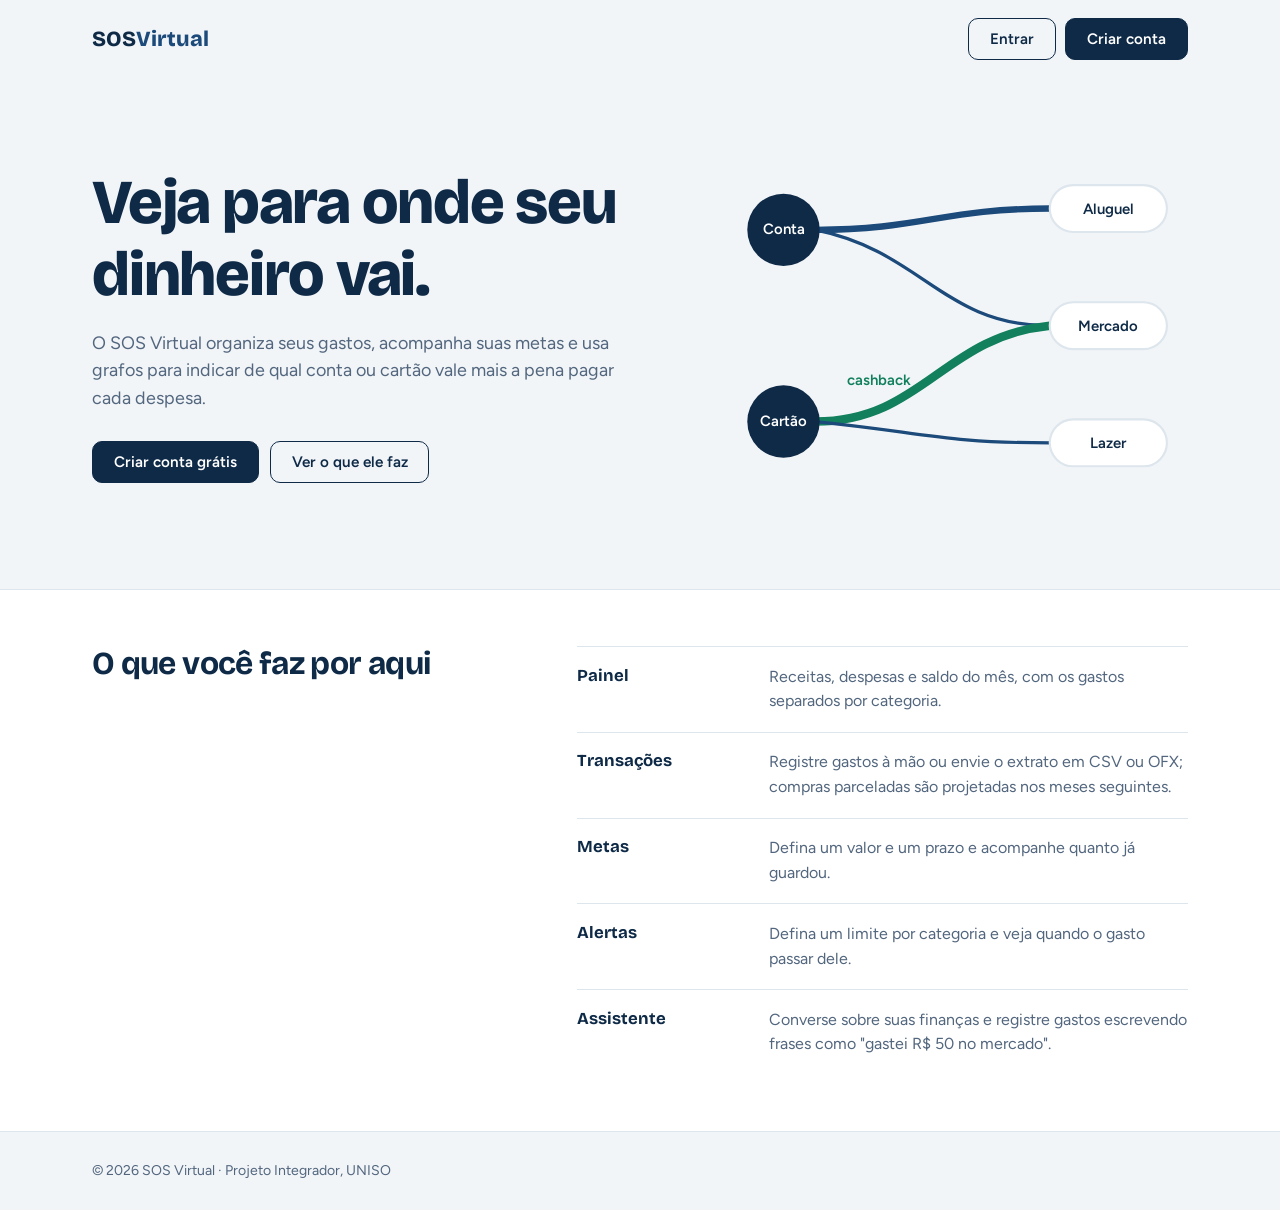
==== sos_virtual_frontend/index.html @ 7659a2b2 "feat: atualiza paginas e adiciona novos arquivos do front-end" ====
<!DOCTYPE html>
<html lang="pt-br">
<head>
<meta charset="UTF-8">
<meta name="viewport" content="width=device-width, initial-scale=1">
<title>SOS Virtual — o caminho do seu dinheiro</title>
<link rel="preconnect" href="https://fonts.googleapis.com">
<link href="https://fonts.googleapis.com/css2?family=Bricolage+Grotesque:wght@600;800&family=Figtree:wght@400;500;600&display=swap" rel="stylesheet">
<link rel="stylesheet" href="css/estilo.css">
<style>
.topo{display:flex;justify-content:space-between;align-items:center;padding:1.1rem 2rem;max-width:1160px;margin:0 auto}
.topo .logo{color:var(--brand);margin:0}.topo .logo i{color:var(--brand2)}
.topo nav{display:flex;gap:.6rem}
.hero{display:grid;grid-template-columns:1.05fr 1fr;gap:3rem;align-items:center;max-width:1160px;margin:0 auto;padding:3.5rem 2rem 4.5rem}
.hero h1{font-size:clamp(2.4rem,5vw,3.9rem);font-weight:800;margin-bottom:1.1rem}
.hero p{color:var(--ink2);font-size:1.12rem;max-width:34rem;margin-bottom:1.8rem}
.hero .acoes{display:flex;gap:.7rem;flex-wrap:wrap}
.hero svg{width:100%;height:auto}
.recursos{background:var(--surface);border-block:1px solid var(--line)}
.recursos div.in{max-width:1160px;margin:0 auto;padding:3.5rem 2rem;display:grid;grid-template-columns:1fr 1.4fr;gap:3rem}
.recursos h2{font-size:2rem}
.recursos dl div{display:grid;grid-template-columns:11rem 1fr;gap:1rem;padding:1.1rem 0;border-top:1px solid var(--line)}
.recursos dt{font:700 1.05rem var(--fh)}
.recursos dd{color:var(--ink2)}
footer{max-width:1160px;margin:0 auto;padding:1.75rem 2rem;color:var(--ink2);font-size:.88rem}
@media(max-width:820px){.hero,.recursos div.in{grid-template-columns:1fr}.recursos dl div{grid-template-columns:1fr;gap:.2rem}.topo{padding:1rem}}
</style>
</head>
<body>
<header class="topo">
  <a class="logo" href="index.html">SOS<i>Virtual</i></a>
  <nav><a class="btn sec" href="login.html">Entrar</a><a class="btn" href="cadastro.html">Criar conta</a></nav>
</header>

<main>
<section class="hero">
  <div>
    <h1>Veja para onde seu dinheiro vai.</h1>
    <p>O SOS Virtual organiza seus gastos, acompanha suas metas e usa grafos para indicar de qual conta ou cartão vale mais a pena pagar cada despesa.</p>
    <div class="acoes"><a class="btn" href="cadastro.html">Criar conta grátis</a><a class="btn sec" href="#recursos">Ver o que ele faz</a></div>
  </div>
  <!-- o mesmo desenho que o painel vai mostrar: contas → despesas -->
  <svg viewBox="0 0 480 360" role="img" aria-label="Rede ligando contas e cartões às despesas do mês">
    <g stroke="#1C4A7A" fill="none" stroke-linecap="round">
      <path d="M130 90 C230 90 250 70 350 70" stroke-width="6"/>
      <path d="M130 90 C230 110 250 180 350 180" stroke-width="3"/>
      <path d="M130 270 C230 270 250 190 350 180" stroke-width="8" stroke="#12805C"/>
      <path d="M130 270 C230 280 250 290 350 290" stroke-width="3"/>
    </g>
    <g font-family="Figtree,sans-serif" font-size="14" font-weight="600">
      <g fill="#0E2A47"><circle cx="100" cy="90" r="34"/><circle cx="100" cy="270" r="34"/></g>
      <g fill="#fff" text-anchor="middle"><text x="100" y="94">Conta</text><text x="100" y="274">Cartão</text></g>
      <g fill="#fff" stroke="#DDE5ED" stroke-width="2"><rect x="350" y="48" width="110" height="44" rx="22"/><rect x="350" y="158" width="110" height="44" rx="22"/><rect x="350" y="268" width="110" height="44" rx="22"/></g>
      <g fill="#0E2A47" text-anchor="middle"><text x="405" y="75">Aluguel</text><text x="405" y="185">Mercado</text><text x="405" y="295">Lazer</text></g>
      <g fill="#12805C" text-anchor="middle"><text x="190" y="236">cashback</text></g>
    </g>
  </svg>
</section>

<section class="recursos" id="recursos">
  <div class="in">
    <h2>O que você faz por aqui</h2>
    <dl>
      <div><dt>Painel</dt><dd>Receitas, despesas e saldo do mês, com os gastos separados por categoria.</dd></div>
      <div><dt>Transações</dt><dd>Registre gastos à mão ou envie o extrato em CSV ou OFX; compras parceladas são projetadas nos meses seguintes.</dd></div>
      <div><dt>Metas</dt><dd>Defina um valor e um prazo e acompanhe quanto já guardou.</dd></div>
      <div><dt>Alertas</dt><dd>Defina um limite por categoria e veja quando o gasto passar dele.</dd></div>
      <div><dt>Assistente</dt><dd>Converse sobre suas finanças e registre gastos escrevendo frases como "gastei R$ 50 no mercado".</dd></div>
    </dl>
  </div>
</section>
</main>

<footer>© 2026 SOS Virtual · Projeto Integrador, UNISO</footer>
</body>
</html>
---- sos_virtual_frontend/css/estilo.css ----
/* SOS Virtual — design system compartilhado. Cada página só precisa de <link rel="stylesheet" href="css/estilo.css"> */
:root{
  --bg:#F2F5F8; --surface:#fff; --ink:#0E2A47; --ink2:#52667E; --line:#DDE5ED;
  --brand:#0E2A47; --brand2:#1C4A7A; --pos:#12805C; --neg:#D2415A; --gold:#E8A317;
  --r:10px; --fh:'Bricolage Grotesque',system-ui,sans-serif; --fb:'Figtree',system-ui,sans-serif;
}
*,*::before,*::after{box-sizing:border-box;margin:0;padding:0}
body{background:var(--bg);color:var(--ink);font:400 16px/1.55 var(--fb)}
h1,h2,h3{font-family:var(--fh);letter-spacing:-.02em;line-height:1.15}
a{color:var(--brand2)}
:focus-visible{outline:3px solid var(--gold);outline-offset:2px}

/* botões e formulários */
.btn{display:inline-block;padding:.7rem 1.3rem;border-radius:var(--r);border:1.5px solid var(--brand);background:var(--brand);color:#fff;font:600 .95rem var(--fb);text-decoration:none;cursor:pointer}
.btn:hover{background:var(--brand2);border-color:var(--brand2)}
.btn.sec{background:transparent;color:var(--brand)}
.btn.sec:hover{background:var(--brand);color:#fff}
.campo{margin-bottom:1rem}
.campo label{display:block;font-weight:600;font-size:.9rem;margin-bottom:.35rem}
.campo input,.campo select{width:100%;padding:.7rem .9rem;border:1.5px solid var(--line);border-radius:var(--r);background:#fff;font:inherit;color:var(--ink)}
.campo input:focus,.campo select:focus{border-color:var(--brand2);outline:none;box-shadow:0 0 0 3px rgba(28,74,122,.15)}
.aviso{padding:.75rem 1rem;border-radius:var(--r);font-size:.9rem;margin-bottom:1rem;background:#FFF6E0;border:1px solid #F1D48A}
.aviso.erro{background:#FDECEF;border-color:#F2B8C2;color:#8F1F35}

/* estrutura do app (páginas logadas) */
.app{display:grid;grid-template-columns:248px 1fr;min-height:100vh}
.side{background:var(--brand);color:#fff;padding:1.75rem 1.1rem;position:sticky;top:0;height:100vh;display:flex;flex-direction:column;gap:.25rem}
.logo{font:800 1.35rem var(--fh);color:#fff;text-decoration:none;margin:0 .6rem 1.75rem}
.logo i{font-style:normal;color:var(--gold)}
.side a.nav{display:flex;gap:.7rem;align-items:center;padding:.65rem .75rem;border-radius:var(--r);color:#B9C8DA;text-decoration:none;font-weight:500}
.side a.nav:hover{background:rgba(255,255,255,.08);color:#fff}
.side a.nav.ativo{background:#fff;color:var(--brand);font-weight:700}
.side .rodape{margin-top:auto;border-top:1px solid rgba(255,255,255,.15);padding-top:1rem;font-size:.9rem}
.side .rodape b{display:block;color:#fff}
.side .rodape button{margin-top:.6rem;background:none;border:0;color:#B9C8DA;font:inherit;cursor:pointer;padding:0;text-decoration:underline}
.conteudo{padding:2.25rem;max-width:1100px;width:100%}
.conteudo>header{margin-bottom:1.75rem}
.conteudo>header p{color:var(--ink2)}

/* componentes */
.grid{display:grid;gap:1rem;grid-template-columns:repeat(auto-fit,minmax(210px,1fr));margin-bottom:1.5rem}
.painel{background:var(--surface);border:1px solid var(--line);border-radius:var(--r);padding:1.4rem;margin-bottom:1.5rem}
.painel h2{font-size:1.15rem;margin-bottom:1rem}
.num{font:700 1.9rem var(--fh);letter-spacing:-.03em}
.rot{color:var(--ink2);font-size:.88rem}
.pos{color:var(--pos)}.neg{color:var(--neg)}
.duas{display:grid;gap:1.5rem;grid-template-columns:1fr 1fr}
table{width:100%;border-collapse:collapse;font-size:.92rem}
th{text-align:left;color:var(--ink2);font-weight:600;padding:.4rem .5rem;border-bottom:1px solid var(--line)}
td{padding:.7rem .5rem;border-bottom:1px solid var(--line)}
tr:last-child td{border-bottom:0}
.barra{height:8px;background:var(--line);border-radius:9px;overflow:hidden;margin:.3rem 0 1rem}
.barra i{display:block;height:100%;background:var(--brand2);border-radius:9px}
.barra.meta i{background:var(--pos)}
.linha{display:flex;justify-content:space-between;gap:1rem;font-size:.92rem}
#grafo{height:240px;border:1.5px dashed var(--line);border-radius:var(--r);display:grid;place-items:center;color:var(--ink2);text-align:center;padding:1rem}

@media(max-width:820px){
  .app{grid-template-columns:1fr}
  .side{position:static;height:auto;flex-direction:row;flex-wrap:wrap;align-items:center;padding:.75rem}
  .logo{margin:0 auto 0 .4rem}.side .rodape{display:none}
  .conteudo{padding:1.25rem}.duas{grid-template-columns:1fr}
}
@media(prefers-reduced-motion:reduce){*{transition:none!important;animation:none!important}}

/* ===== extras (formulários, chat, abas no celular) ===== */
.form-grid{display:grid;gap:0 1rem;grid-template-columns:repeat(auto-fit,minmax(200px,1fr));align-items:end}
.form-grid .campo.larga{grid-column:1/-1}
.btn.peq{padding:.4rem .85rem;font-size:.85rem}
.btn.perigo{background:transparent;color:var(--neg);border-color:var(--neg)}
.btn.perigo:hover{background:var(--neg);color:#fff}
.cartoes{display:grid;gap:1rem;grid-template-columns:repeat(auto-fill,minmax(290px,1fr))}
.cartoes .painel{margin:0}
.cartoes h3{font-size:1.05rem}
.acoes-linha{display:flex;gap:.5rem;margin-top:.5rem}
.acoes-linha input{flex:1;min-width:0;padding:.4rem .7rem;border:1.5px solid var(--line);border-radius:var(--r);font:inherit}
.barra.perigo i{background:var(--neg)}
.filtro{display:flex;justify-content:space-between;align-items:center;gap:1rem;flex-wrap:wrap;margin-bottom:1rem}
.filtro h2{margin:0}.filtro input{padding:.5rem .7rem;border:1.5px solid var(--line);border-radius:var(--r);font:inherit}
.vazio{color:var(--ink2);padding:1.5rem 0;text-align:center}
.caixa{width:100%;max-width:440px;margin:0 auto}
.caixa .logo{display:block;color:var(--brand);margin:0 0 1.5rem}.caixa .logo i{color:var(--brand2)}
.caixa form{background:var(--surface);border:1px solid var(--line);border-radius:var(--r);padding:2rem}
.caixa .btn{width:100%}.caixa .sub{color:var(--ink2);margin-bottom:1.5rem}
.caixa .troca{text-align:center;margin-top:1.1rem;color:var(--ink2);font-size:.92rem}
.forca{height:4px;background:var(--line);border-radius:4px;margin-top:.4rem;overflow:hidden}.forca i{display:block;height:100%;width:0;background:var(--neg);transition:width .2s,background .2s}
.chat{display:flex;flex-direction:column;height:calc(100vh - 11rem);min-height:380px;padding:0;overflow:hidden}
.msgs{flex:1;overflow-y:auto;padding:1.25rem;display:flex;flex-direction:column;gap:.7rem}
.msg{max-width:78%;padding:.7rem 1rem;border-radius:14px;white-space:pre-wrap;overflow-wrap:anywhere}
.msg.ia{background:var(--bg);border-bottom-left-radius:4px}
.msg.eu{background:var(--brand);color:#fff;align-self:flex-end;border-bottom-right-radius:4px}
.sugestoes{display:flex;flex-wrap:wrap;gap:.5rem;padding:0 1.25rem .75rem}
.sugestoes button{background:#fff;border:1.5px solid var(--line);border-radius:99px;padding:.35rem .9rem;font:inherit;font-size:.88rem;cursor:pointer;color:var(--ink)}
.sugestoes button:hover{border-color:var(--brand2)}
.entrada{display:flex;gap:.6rem;padding:1rem;border-top:1px solid var(--line)}
.entrada textarea{flex:1;resize:none;padding:.65rem .9rem;border:1.5px solid var(--line);border-radius:var(--r);font:inherit}
@media(max-width:820px){
  .side{position:fixed;top:auto;bottom:0;left:0;right:0;z-index:20;flex-direction:row;flex-wrap:nowrap;justify-content:space-around;padding:.35rem;gap:0;border-top:1px solid rgba(255,255,255,.15)}
  .side .logo{display:none}
  .side a.nav{flex:1;justify-content:center;text-align:center;font-size:.74rem;padding:.65rem .2rem}
  .conteudo{padding-bottom:5.5rem}
  .chat{height:calc(100vh - 14rem)}.msg{max-width:90%}
}
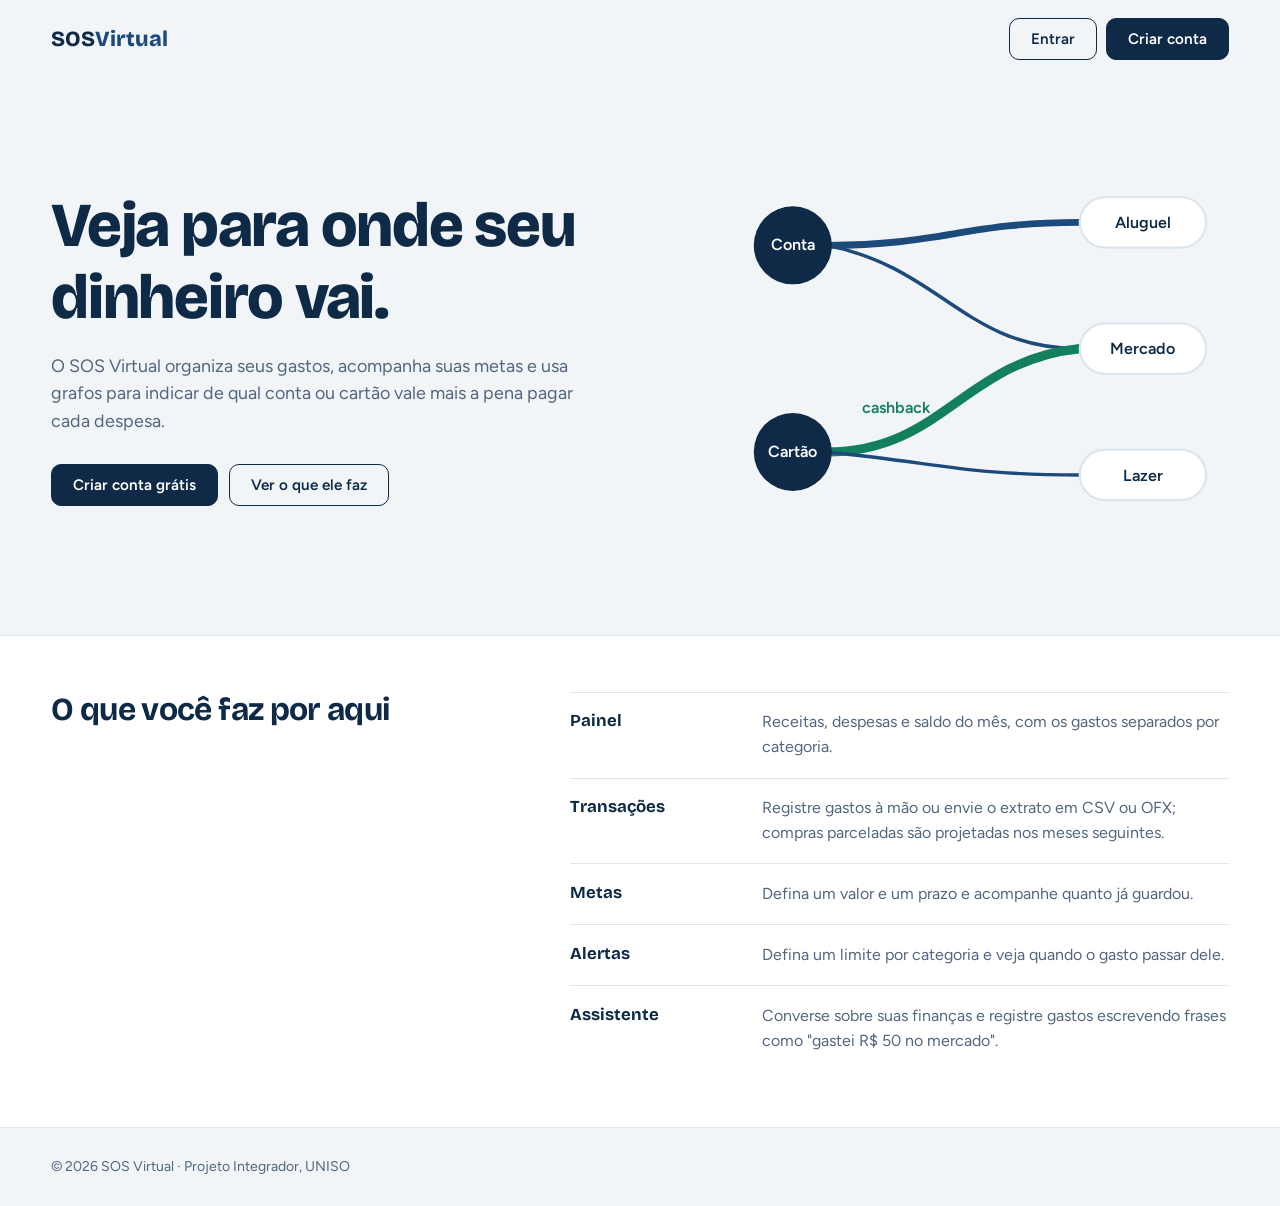
==== commit abbbbc00: "Ajusta largura máxima para aproveitar telas largas" ====
--- a/sos_virtual_frontend/index.html
+++ b/sos_virtual_frontend/index.html
@@ -8,21 +8,21 @@
 <link href="https://fonts.googleapis.com/css2?family=Bricolage+Grotesque:wght@600;800&family=Figtree:wght@400;500;600&display=swap" rel="stylesheet">
 <link rel="stylesheet" href="css/estilo.css">
 <style>
-.topo{display:flex;justify-content:space-between;align-items:center;padding:1.1rem 2rem;max-width:1160px;margin:0 auto}
+.topo{display:flex;justify-content:space-between;align-items:center;padding:1.1rem clamp(1.25rem,4vw,4rem);max-width:1680px;margin:0 auto}
 .topo .logo{color:var(--brand);margin:0}.topo .logo i{color:var(--brand2)}
 .topo nav{display:flex;gap:.6rem}
-.hero{display:grid;grid-template-columns:1.05fr 1fr;gap:3rem;align-items:center;max-width:1160px;margin:0 auto;padding:3.5rem 2rem 4.5rem}
+.hero{display:grid;grid-template-columns:1.05fr 1fr;gap:3rem;align-items:center;max-width:1680px;margin:0 auto;padding:4rem clamp(1.25rem,4vw,4rem) 5rem}
 .hero h1{font-size:clamp(2.4rem,5vw,3.9rem);font-weight:800;margin-bottom:1.1rem}
 .hero p{color:var(--ink2);font-size:1.12rem;max-width:34rem;margin-bottom:1.8rem}
 .hero .acoes{display:flex;gap:.7rem;flex-wrap:wrap}
 .hero svg{width:100%;height:auto}
 .recursos{background:var(--surface);border-block:1px solid var(--line)}
-.recursos div.in{max-width:1160px;margin:0 auto;padding:3.5rem 2rem;display:grid;grid-template-columns:1fr 1.4fr;gap:3rem}
+.recursos div.in{max-width:1680px;margin:0 auto;padding:3.5rem clamp(1.25rem,4vw,4rem);display:grid;grid-template-columns:1fr 1.4fr;gap:3rem}
 .recursos h2{font-size:2rem}
 .recursos dl div{display:grid;grid-template-columns:11rem 1fr;gap:1rem;padding:1.1rem 0;border-top:1px solid var(--line)}
 .recursos dt{font:700 1.05rem var(--fh)}
 .recursos dd{color:var(--ink2)}
-footer{max-width:1160px;margin:0 auto;padding:1.75rem 2rem;color:var(--ink2);font-size:.88rem}
+footer{max-width:1680px;margin:0 auto;padding:1.75rem clamp(1.25rem,4vw,4rem);color:var(--ink2);font-size:.88rem}
 @media(max-width:820px){.hero,.recursos div.in{grid-template-columns:1fr}.recursos dl div{grid-template-columns:1fr;gap:.2rem}.topo{padding:1rem}}
 </style>
 </head>
--- a/sos_virtual_frontend/css/estilo.css
+++ b/sos_virtual_frontend/css/estilo.css
@@ -33,7 +33,7 @@
 .side .rodape{margin-top:auto;border-top:1px solid rgba(255,255,255,.15);padding-top:1rem;font-size:.9rem}
 .side .rodape b{display:block;color:#fff}
 .side .rodape button{margin-top:.6rem;background:none;border:0;color:#B9C8DA;font:inherit;cursor:pointer;padding:0;text-decoration:underline}
-.conteudo{padding:2.25rem;max-width:1100px;width:100%}
+.conteudo{padding:2.25rem clamp(1.25rem,3vw,3rem);max-width:1700px;width:100%}
 .conteudo>header{margin-bottom:1.75rem}
 .conteudo>header p{color:var(--ink2)}
 
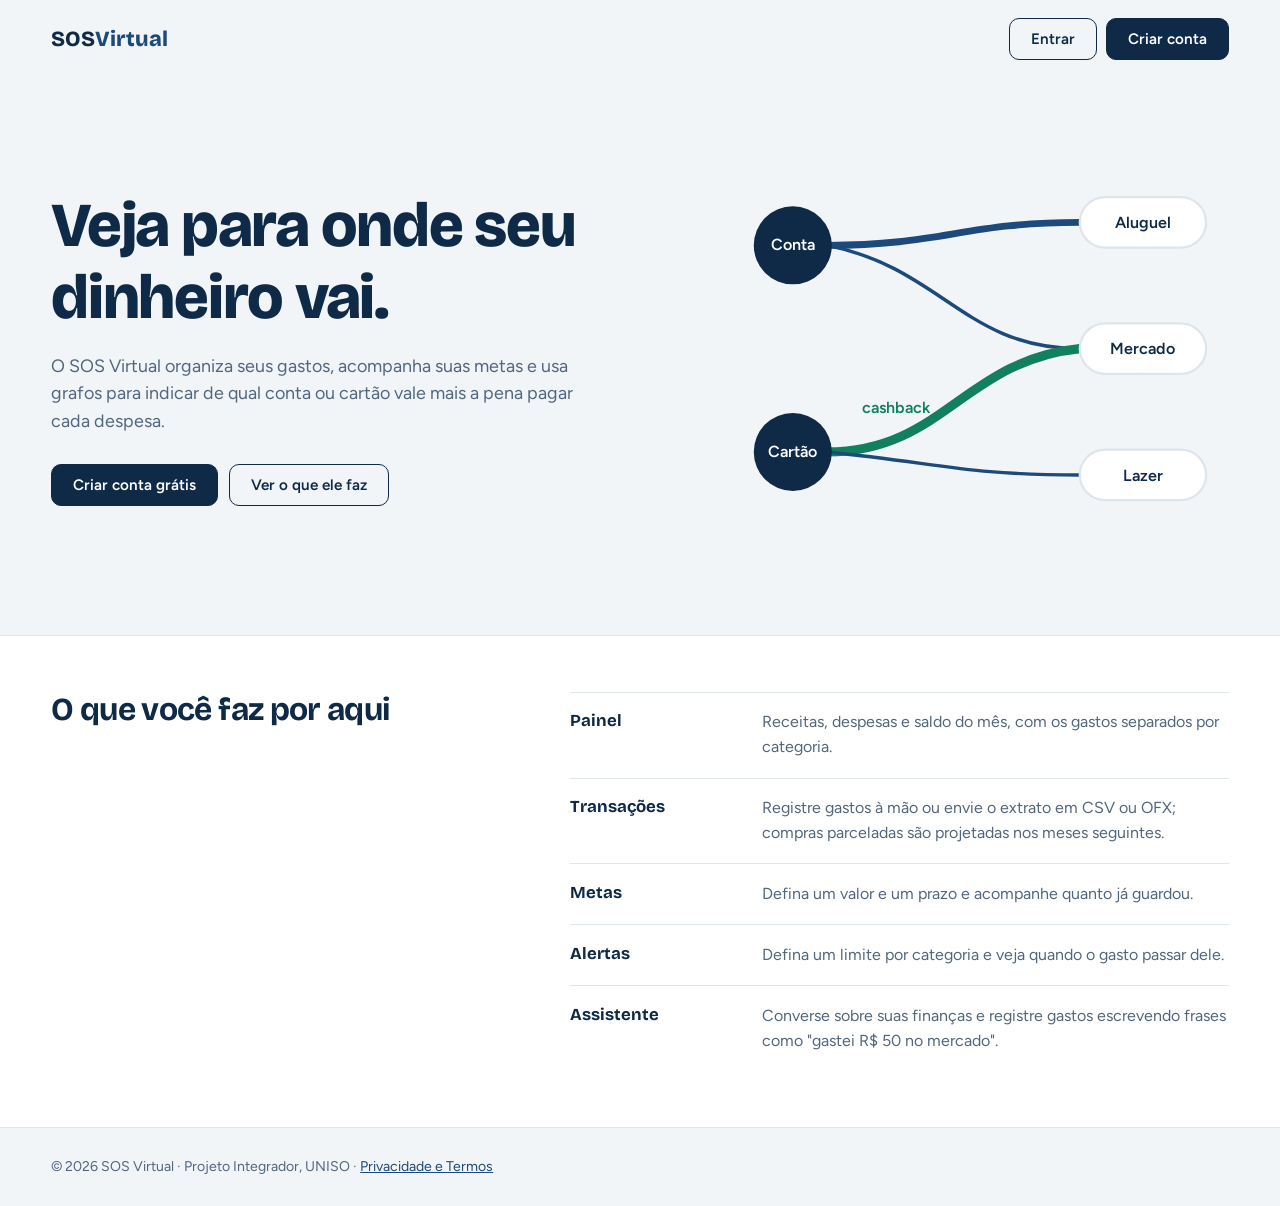
==== commit ec0fafe4: "feat(front): privacidade, preconnect, favicon, login/cadastro mais robustos" ====
--- a/sos_virtual_frontend/index.html
+++ b/sos_virtual_frontend/index.html
@@ -3,8 +3,11 @@
 <head>
 <meta charset="UTF-8">
 <meta name="viewport" content="width=device-width, initial-scale=1">
+<meta name="description" content="SOS Virtual: controle gastos, metas e alertas e veja o caminho do seu dinheiro em um grafo.">
+<link rel="icon" href="data:image/svg+xml,%3Csvg xmlns='http://www.w3.org/2000/svg' viewBox='0 0 32 32'%3E%3Crect width='32' height='32' rx='8' fill='%230E2A47'/%3E%3Ctext x='16' y='22' font-size='18' font-family='sans-serif' font-weight='700' text-anchor='middle' fill='%23fff'%3ES%3C/text%3E%3C/svg%3E">
 <title>SOS Virtual — o caminho do seu dinheiro</title>
 <link rel="preconnect" href="https://fonts.googleapis.com">
+<link rel="preconnect" href="https://fonts.gstatic.com" crossorigin>
 <link href="https://fonts.googleapis.com/css2?family=Bricolage+Grotesque:wght@600;800&family=Figtree:wght@400;500;600&display=swap" rel="stylesheet">
 <link rel="stylesheet" href="css/estilo.css">
 <style>
@@ -71,6 +74,6 @@
 </section>
 </main>
 
-<footer>© 2026 SOS Virtual · Projeto Integrador, UNISO</footer>
+<footer>© 2026 SOS Virtual · Projeto Integrador, UNISO · <a href="privacidade.html">Privacidade e Termos</a></footer>
 </body>
 </html>
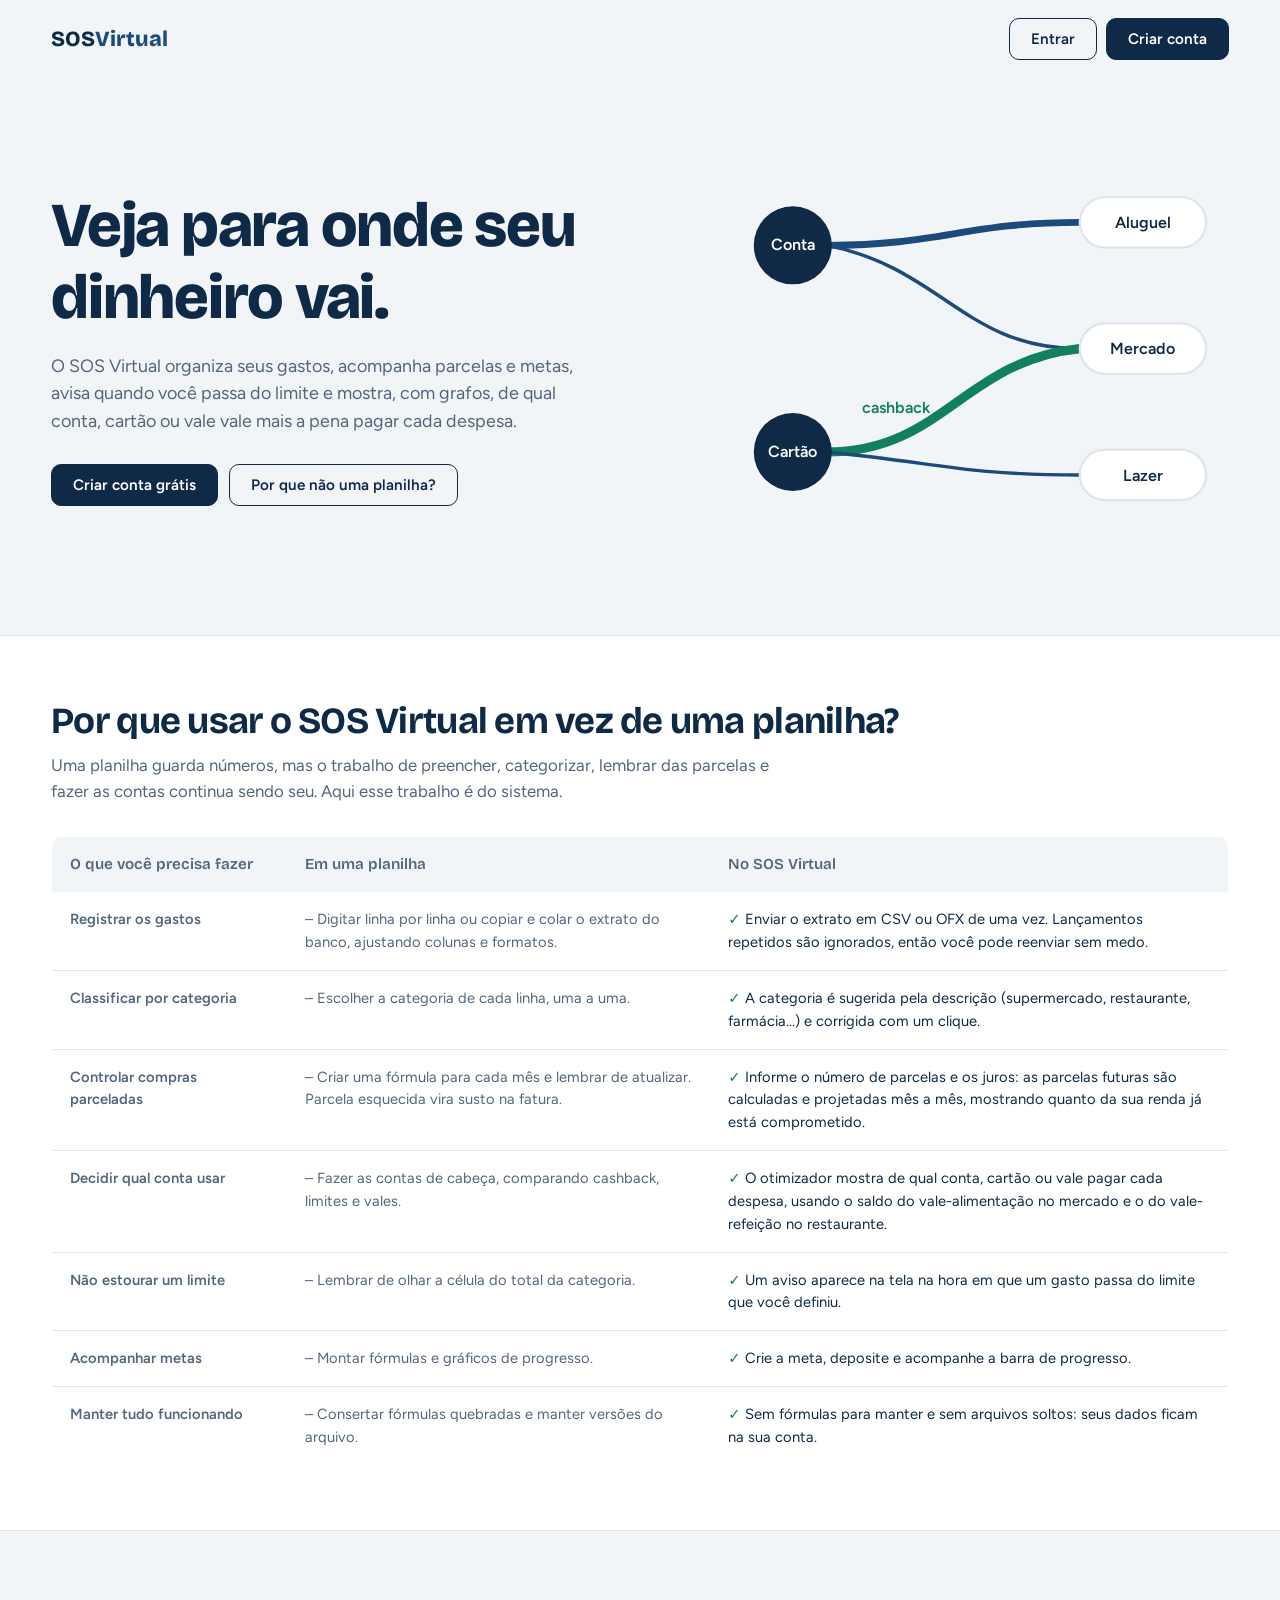
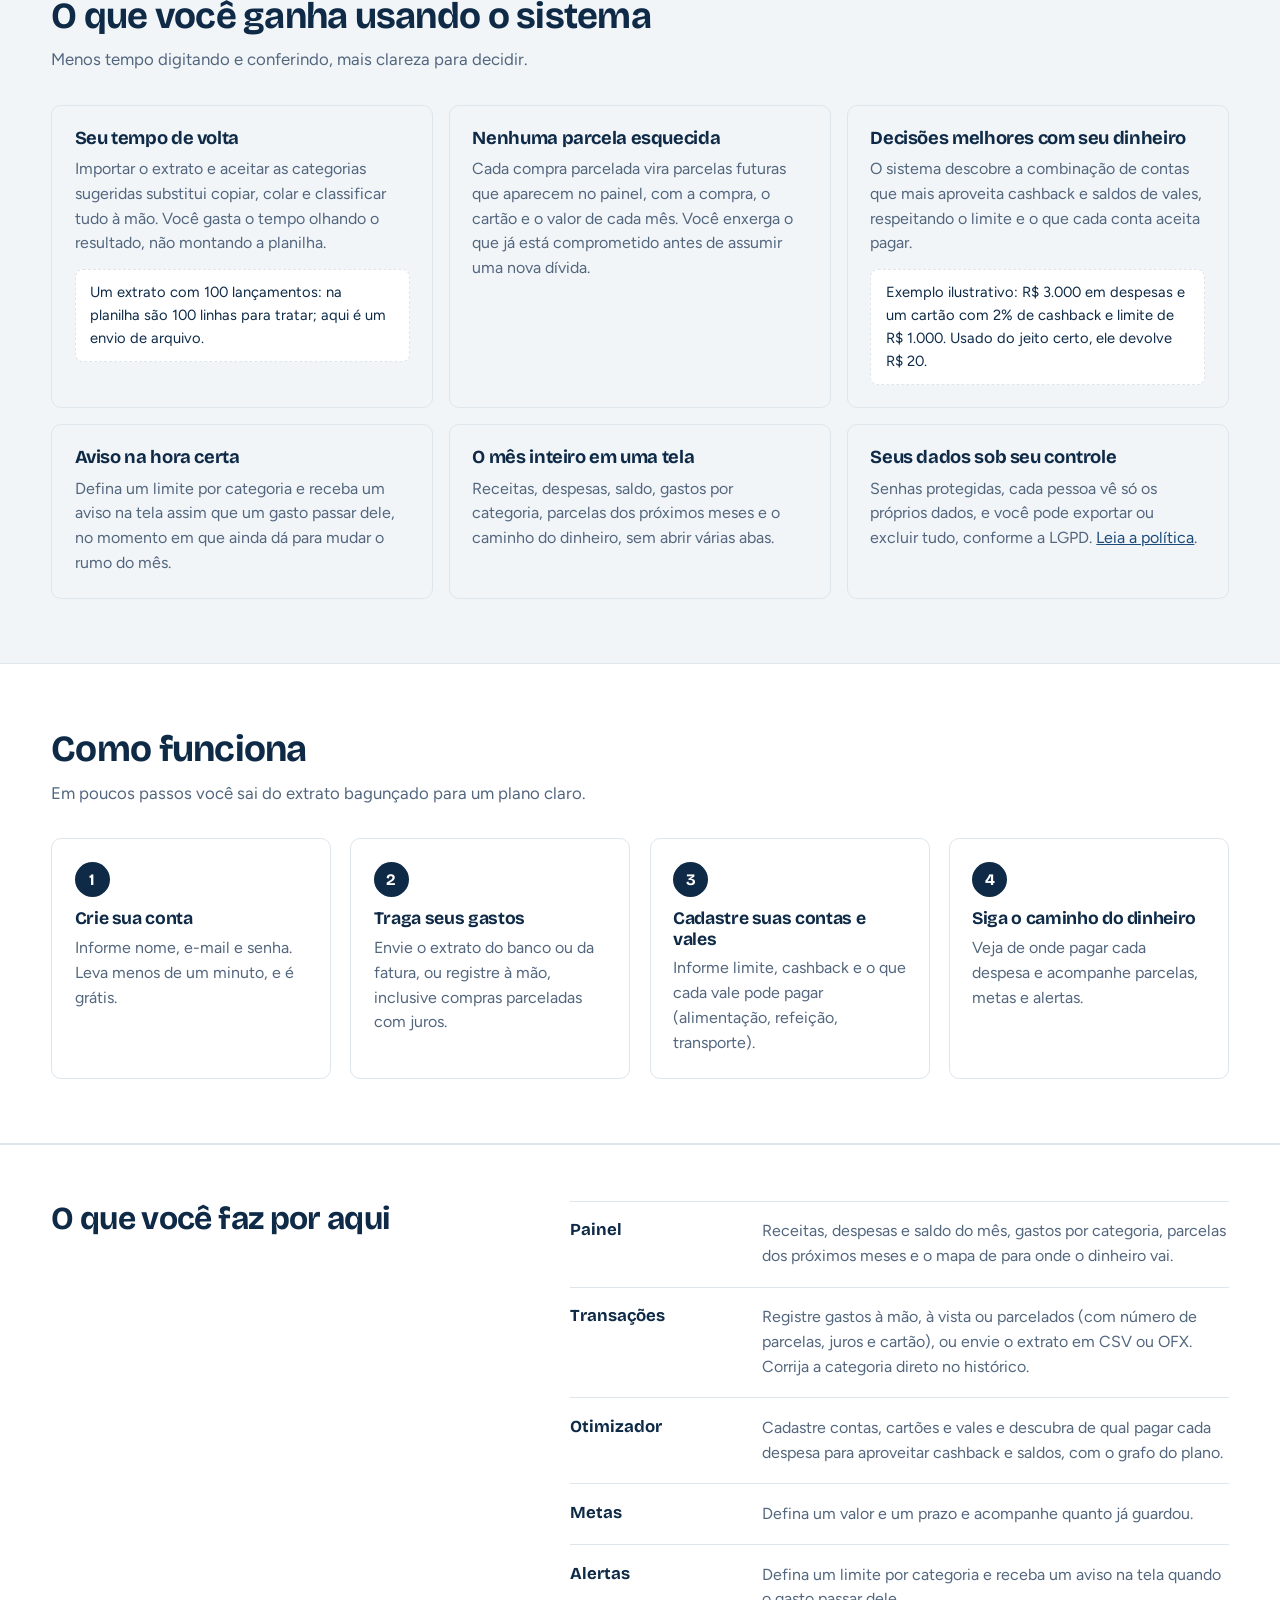
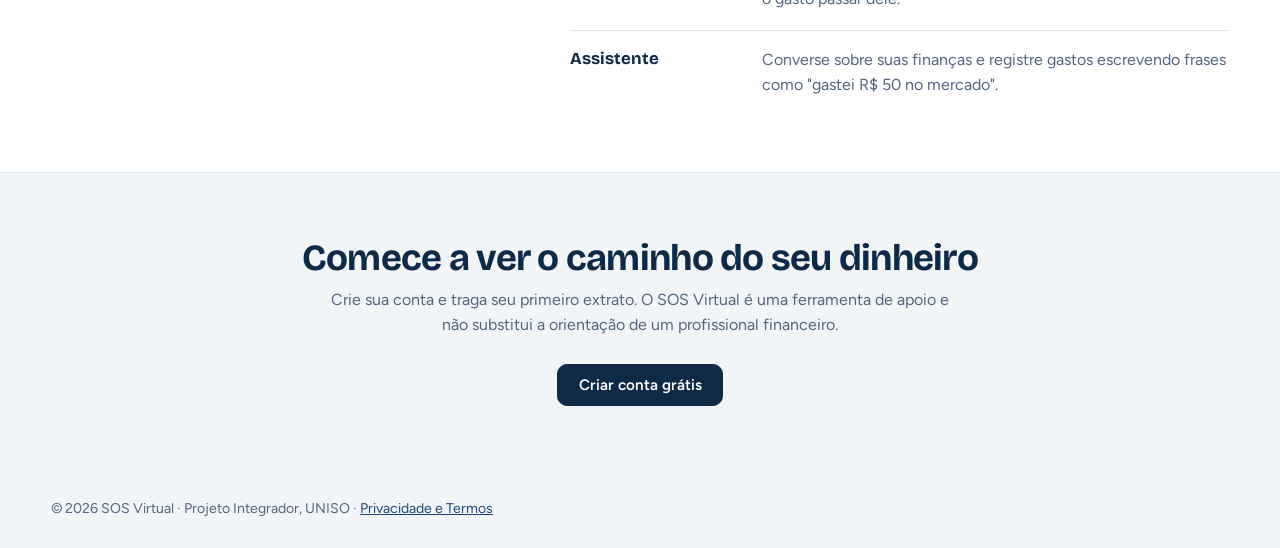
==== commit 8f25e592: "Parcelas manuais com juros, detalhe no painel, pop-up de alertas, categoria Restaurante e página ini" ====
--- a/sos_virtual_frontend/index.html
+++ b/sos_virtual_frontend/index.html
@@ -3,7 +3,7 @@
 <head>
 <meta charset="UTF-8">
 <meta name="viewport" content="width=device-width, initial-scale=1">
-<meta name="description" content="SOS Virtual: controle gastos, metas e alertas e veja o caminho do seu dinheiro em um grafo.">
+<meta name="description" content="SOS Virtual: controle gastos, parcelas, metas e alertas e veja de qual conta ou vale pagar cada despesa, em vez de manter uma planilha.">
 <link rel="icon" href="data:image/svg+xml,%3Csvg xmlns='http://www.w3.org/2000/svg' viewBox='0 0 32 32'%3E%3Crect width='32' height='32' rx='8' fill='%230E2A47'/%3E%3Ctext x='16' y='22' font-size='18' font-family='sans-serif' font-weight='700' text-anchor='middle' fill='%23fff'%3ES%3C/text%3E%3C/svg%3E">
 <title>SOS Virtual — o caminho do seu dinheiro</title>
 <link rel="preconnect" href="https://fonts.googleapis.com">
@@ -19,14 +19,51 @@
 .hero p{color:var(--ink2);font-size:1.12rem;max-width:34rem;margin-bottom:1.8rem}
 .hero .acoes{display:flex;gap:.7rem;flex-wrap:wrap}
 .hero svg{width:100%;height:auto}
+.faixa{max-width:1680px;margin:0 auto;padding:4rem clamp(1.25rem,4vw,4rem)}
+.faixa>h2{font-size:clamp(1.7rem,3vw,2.3rem);margin-bottom:.6rem}
+.faixa>.intro{color:var(--ink2);max-width:46rem;margin-bottom:2rem;font-size:1.05rem}
+.fundo{background:var(--surface);border-block:1px solid var(--line)}
+.so-leitor{position:absolute;width:1px;height:1px;overflow:hidden;clip:rect(0 0 0 0);white-space:nowrap}
+.comparativo{width:100%;border-collapse:collapse;background:var(--surface);border:1px solid var(--line);border-radius:var(--r);overflow:hidden}
+.comparativo th,.comparativo td{padding:1rem 1.1rem;vertical-align:top;text-align:left;border-bottom:1px solid var(--line)}
+.comparativo thead th{background:var(--bg);font-family:var(--fh);font-size:.95rem}
+.comparativo th[scope=row]{font-weight:600;width:20%}
+.comparativo td:nth-child(2){color:var(--ink2);width:36%}
+.comparativo td:nth-child(3){width:44%}
+.comparativo tr:last-child>*{border-bottom:0}
+.rot-mobile{display:none}
+.comparativo .sim::before{content:"✓ ";color:var(--pos);font-weight:700}
+.comparativo .nao::before{content:"– ";color:var(--ink2)}
+.ganhos{display:grid;gap:1rem;grid-template-columns:repeat(auto-fit,minmax(300px,1fr))}
+.ganho{background:var(--bg);border:1px solid var(--line);border-radius:var(--r);padding:1.4rem}
+.ganho h3{font-size:1.15rem;margin-bottom:.5rem}
+.ganho p{color:var(--ink2)}
+.ganho .exemplo{margin-top:.8rem;padding:.7rem .9rem;border-radius:8px;background:#fff;border:1px dashed var(--line);font-size:.92rem;color:var(--ink)}
+.passos{display:grid;gap:1.2rem;grid-template-columns:repeat(auto-fit,minmax(240px,1fr));counter-reset:passo;list-style:none}
+.passos li{counter-increment:passo;background:var(--surface);border:1px solid var(--line);border-radius:var(--r);padding:1.4rem}
+.passos li::before{content:counter(passo);display:grid;place-items:center;width:2.2rem;height:2.2rem;margin-bottom:.8rem;border-radius:50%;background:var(--brand);color:#fff;font:700 1rem var(--fh)}
+.passos h3{font-size:1.1rem;margin-bottom:.4rem}.passos p{color:var(--ink2)}
 .recursos{background:var(--surface);border-block:1px solid var(--line)}
 .recursos div.in{max-width:1680px;margin:0 auto;padding:3.5rem clamp(1.25rem,4vw,4rem);display:grid;grid-template-columns:1fr 1.4fr;gap:3rem}
 .recursos h2{font-size:2rem}
 .recursos dl div{display:grid;grid-template-columns:11rem 1fr;gap:1rem;padding:1.1rem 0;border-top:1px solid var(--line)}
 .recursos dt{font:700 1.05rem var(--fh)}
 .recursos dd{color:var(--ink2)}
+.final{max-width:1680px;margin:0 auto;padding:4rem clamp(1.25rem,4vw,4rem);text-align:center}
+.final h2{font-size:clamp(1.7rem,3vw,2.3rem);margin-bottom:.6rem}
+.final p{color:var(--ink2);max-width:40rem;margin:0 auto 1.6rem}
+.nota{max-width:1680px;margin:0 auto;padding:0 clamp(1.25rem,4vw,4rem) 1rem;color:var(--ink2);font-size:.85rem}
 footer{max-width:1680px;margin:0 auto;padding:1.75rem clamp(1.25rem,4vw,4rem);color:var(--ink2);font-size:.88rem}
-@media(max-width:820px){.hero,.recursos div.in{grid-template-columns:1fr}.recursos dl div{grid-template-columns:1fr;gap:.2rem}.topo{padding:1rem}}
+@media(max-width:820px){
+  .hero,.recursos div.in{grid-template-columns:1fr}.recursos dl div{grid-template-columns:1fr;gap:.2rem}.topo{padding:1rem}
+  .comparativo thead{display:none}
+  .comparativo,.comparativo tbody,.comparativo tr,.comparativo th,.comparativo td{display:block;width:auto!important}
+  .comparativo tr{padding:.9rem 0;border-bottom:1px solid var(--line)}.comparativo tr:last-child{border-bottom:0}
+  .comparativo th,.comparativo td{border:0;padding:.25rem 1.1rem}
+  .comparativo .sim::before,.comparativo .nao::before{content:none}
+  .rot-mobile{display:block;margin-bottom:.1rem;font-size:.72rem;font-weight:700;letter-spacing:.04em;text-transform:uppercase;color:var(--ink2)}
+  .sim .rot-mobile{color:var(--pos)}
+}
 </style>
 </head>
 <body>
@@ -39,10 +76,10 @@
 <section class="hero">
   <div>
     <h1>Veja para onde seu dinheiro vai.</h1>
-    <p>O SOS Virtual organiza seus gastos, acompanha suas metas e usa grafos para indicar de qual conta ou cartão vale mais a pena pagar cada despesa.</p>
-    <div class="acoes"><a class="btn" href="cadastro.html">Criar conta grátis</a><a class="btn sec" href="#recursos">Ver o que ele faz</a></div>
+    <p>O SOS Virtual organiza seus gastos, acompanha parcelas e metas, avisa quando você passa do limite e mostra, com grafos, de qual conta, cartão ou vale vale mais a pena pagar cada despesa.</p>
+    <div class="acoes"><a class="btn" href="cadastro.html">Criar conta grátis</a><a class="btn sec" href="#vantagens">Por que não uma planilha?</a></div>
   </div>
-  <!-- o mesmo desenho que o painel vai mostrar: contas → despesas -->
+  <!-- o mesmo desenho que o painel mostra: contas → despesas -->
   <svg viewBox="0 0 480 360" role="img" aria-label="Rede ligando contas e cartões às despesas do mês">
     <g stroke="#1C4A7A" fill="none" stroke-linecap="round">
       <path d="M130 90 C230 90 250 70 350 70" stroke-width="6"/>
@@ -60,17 +97,72 @@
   </svg>
 </section>
 
+<section class="fundo" id="vantagens" aria-labelledby="t-vantagens">
+  <div class="faixa">
+    <h2 id="t-vantagens">Por que usar o SOS Virtual em vez de uma planilha?</h2>
+    <p class="intro">Uma planilha guarda números, mas o trabalho de preencher, categorizar, lembrar das parcelas e fazer as contas continua sendo seu. Aqui esse trabalho é do sistema.</p>
+    <table class="comparativo">
+      <caption class="so-leitor">Comparação entre controlar as finanças em uma planilha e no SOS Virtual</caption>
+      <thead><tr><th scope="col">O que você precisa fazer</th><th scope="col">Em uma planilha</th><th scope="col">No SOS Virtual</th></tr></thead>
+      <tbody>
+        <tr><th scope="row">Registrar os gastos</th><td class="nao"><span class="rot-mobile">Em uma planilha</span>Digitar linha por linha ou copiar e colar o extrato do banco, ajustando colunas e formatos.</td><td class="sim"><span class="rot-mobile">No SOS Virtual</span>Enviar o extrato em CSV ou OFX de uma vez. Lançamentos repetidos são ignorados, então você pode reenviar sem medo.</td></tr>
+        <tr><th scope="row">Classificar por categoria</th><td class="nao"><span class="rot-mobile">Em uma planilha</span>Escolher a categoria de cada linha, uma a uma.</td><td class="sim"><span class="rot-mobile">No SOS Virtual</span>A categoria é sugerida pela descrição (supermercado, restaurante, farmácia…) e corrigida com um clique.</td></tr>
+        <tr><th scope="row">Controlar compras parceladas</th><td class="nao"><span class="rot-mobile">Em uma planilha</span>Criar uma fórmula para cada mês e lembrar de atualizar. Parcela esquecida vira susto na fatura.</td><td class="sim"><span class="rot-mobile">No SOS Virtual</span>Informe o número de parcelas e os juros: as parcelas futuras são calculadas e projetadas mês a mês, mostrando quanto da sua renda já está comprometido.</td></tr>
+        <tr><th scope="row">Decidir qual conta usar</th><td class="nao"><span class="rot-mobile">Em uma planilha</span>Fazer as contas de cabeça, comparando cashback, limites e vales.</td><td class="sim"><span class="rot-mobile">No SOS Virtual</span>O otimizador mostra de qual conta, cartão ou vale pagar cada despesa, usando o saldo do vale-alimentação no mercado e o do vale-refeição no restaurante.</td></tr>
+        <tr><th scope="row">Não estourar um limite</th><td class="nao"><span class="rot-mobile">Em uma planilha</span>Lembrar de olhar a célula do total da categoria.</td><td class="sim"><span class="rot-mobile">No SOS Virtual</span>Um aviso aparece na tela na hora em que um gasto passa do limite que você definiu.</td></tr>
+        <tr><th scope="row">Acompanhar metas</th><td class="nao"><span class="rot-mobile">Em uma planilha</span>Montar fórmulas e gráficos de progresso.</td><td class="sim"><span class="rot-mobile">No SOS Virtual</span>Crie a meta, deposite e acompanhe a barra de progresso.</td></tr>
+        <tr><th scope="row">Manter tudo funcionando</th><td class="nao"><span class="rot-mobile">Em uma planilha</span>Consertar fórmulas quebradas e manter versões do arquivo.</td><td class="sim"><span class="rot-mobile">No SOS Virtual</span>Sem fórmulas para manter e sem arquivos soltos: seus dados ficam na sua conta.</td></tr>
+      </tbody>
+    </table>
+  </div>
+</section>
+
+<section class="faixa" aria-labelledby="t-ganhos">
+  <h2 id="t-ganhos">O que você ganha usando o sistema</h2>
+  <p class="intro">Menos tempo digitando e conferindo, mais clareza para decidir.</p>
+  <div class="ganhos">
+    <article class="ganho"><h3>Seu tempo de volta</h3><p>Importar o extrato e aceitar as categorias sugeridas substitui copiar, colar e classificar tudo à mão. Você gasta o tempo olhando o resultado, não montando a planilha.</p>
+      <div class="exemplo">Um extrato com 100 lançamentos: na planilha são 100 linhas para tratar; aqui é um envio de arquivo.</div></article>
+    <article class="ganho"><h3>Nenhuma parcela esquecida</h3><p>Cada compra parcelada vira parcelas futuras que aparecem no painel, com a compra, o cartão e o valor de cada mês. Você enxerga o que já está comprometido antes de assumir uma nova dívida.</p></article>
+    <article class="ganho"><h3>Decisões melhores com seu dinheiro</h3><p>O sistema descobre a combinação de contas que mais aproveita cashback e saldos de vales, respeitando o limite e o que cada conta aceita pagar.</p>
+      <div class="exemplo">Exemplo ilustrativo: R$ 3.000 em despesas e um cartão com 2% de cashback e limite de R$ 1.000. Usado do jeito certo, ele devolve R$ 20.</div></article>
+    <article class="ganho"><h3>Aviso na hora certa</h3><p>Defina um limite por categoria e receba um aviso na tela assim que um gasto passar dele, no momento em que ainda dá para mudar o rumo do mês.</p></article>
+    <article class="ganho"><h3>O mês inteiro em uma tela</h3><p>Receitas, despesas, saldo, gastos por categoria, parcelas dos próximos meses e o caminho do dinheiro, sem abrir várias abas.</p></article>
+    <article class="ganho"><h3>Seus dados sob seu controle</h3><p>Senhas protegidas, cada pessoa vê só os próprios dados, e você pode exportar ou excluir tudo, conforme a LGPD. <a href="privacidade.html">Leia a política</a>.</p></article>
+  </div>
+</section>
+
+<section class="fundo" aria-labelledby="t-como">
+  <div class="faixa">
+    <h2 id="t-como">Como funciona</h2>
+    <p class="intro">Em poucos passos você sai do extrato bagunçado para um plano claro.</p>
+    <ol class="passos">
+      <li><h3>Crie sua conta</h3><p>Informe nome, e-mail e senha. Leva menos de um minuto, e é grátis.</p></li>
+      <li><h3>Traga seus gastos</h3><p>Envie o extrato do banco ou da fatura, ou registre à mão, inclusive compras parceladas com juros.</p></li>
+      <li><h3>Cadastre suas contas e vales</h3><p>Informe limite, cashback e o que cada vale pode pagar (alimentação, refeição, transporte).</p></li>
+      <li><h3>Siga o caminho do dinheiro</h3><p>Veja de onde pagar cada despesa e acompanhe parcelas, metas e alertas.</p></li>
+    </ol>
+  </div>
+</section>
+
 <section class="recursos" id="recursos">
   <div class="in">
     <h2>O que você faz por aqui</h2>
     <dl>
-      <div><dt>Painel</dt><dd>Receitas, despesas e saldo do mês, com os gastos separados por categoria.</dd></div>
-      <div><dt>Transações</dt><dd>Registre gastos à mão ou envie o extrato em CSV ou OFX; compras parceladas são projetadas nos meses seguintes.</dd></div>
+      <div><dt>Painel</dt><dd>Receitas, despesas e saldo do mês, gastos por categoria, parcelas dos próximos meses e o mapa de para onde o dinheiro vai.</dd></div>
+      <div><dt>Transações</dt><dd>Registre gastos à mão, à vista ou parcelados (com número de parcelas, juros e cartão), ou envie o extrato em CSV ou OFX. Corrija a categoria direto no histórico.</dd></div>
+      <div><dt>Otimizador</dt><dd>Cadastre contas, cartões e vales e descubra de qual pagar cada despesa para aproveitar cashback e saldos, com o grafo do plano.</dd></div>
       <div><dt>Metas</dt><dd>Defina um valor e um prazo e acompanhe quanto já guardou.</dd></div>
-      <div><dt>Alertas</dt><dd>Defina um limite por categoria e veja quando o gasto passar dele.</dd></div>
+      <div><dt>Alertas</dt><dd>Defina um limite por categoria e receba um aviso na tela quando o gasto passar dele.</dd></div>
       <div><dt>Assistente</dt><dd>Converse sobre suas finanças e registre gastos escrevendo frases como "gastei R$ 50 no mercado".</dd></div>
     </dl>
   </div>
+</section>
+
+<section class="final">
+  <h2>Comece a ver o caminho do seu dinheiro</h2>
+  <p>Crie sua conta e traga seu primeiro extrato. O SOS Virtual é uma ferramenta de apoio e não substitui a orientação de um profissional financeiro.</p>
+  <a class="btn" href="cadastro.html">Criar conta grátis</a>
 </section>
 </main>
 
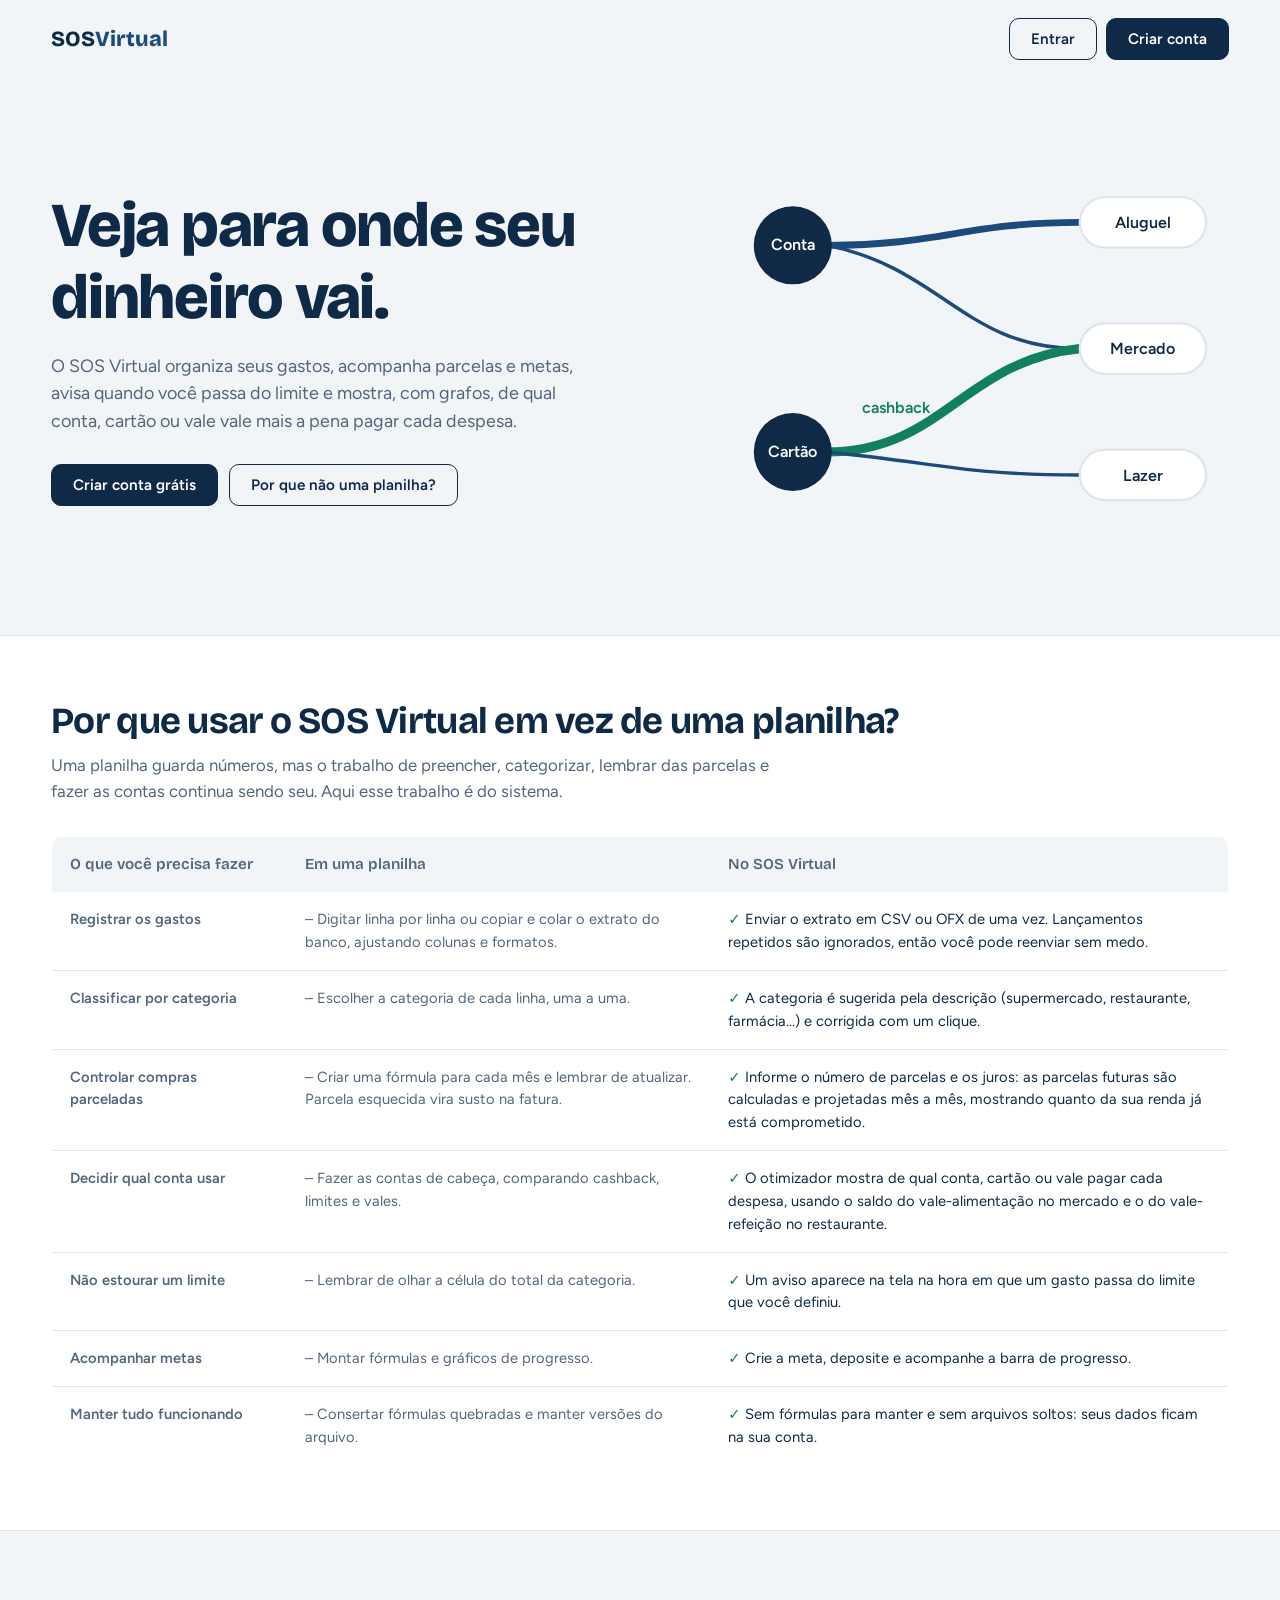
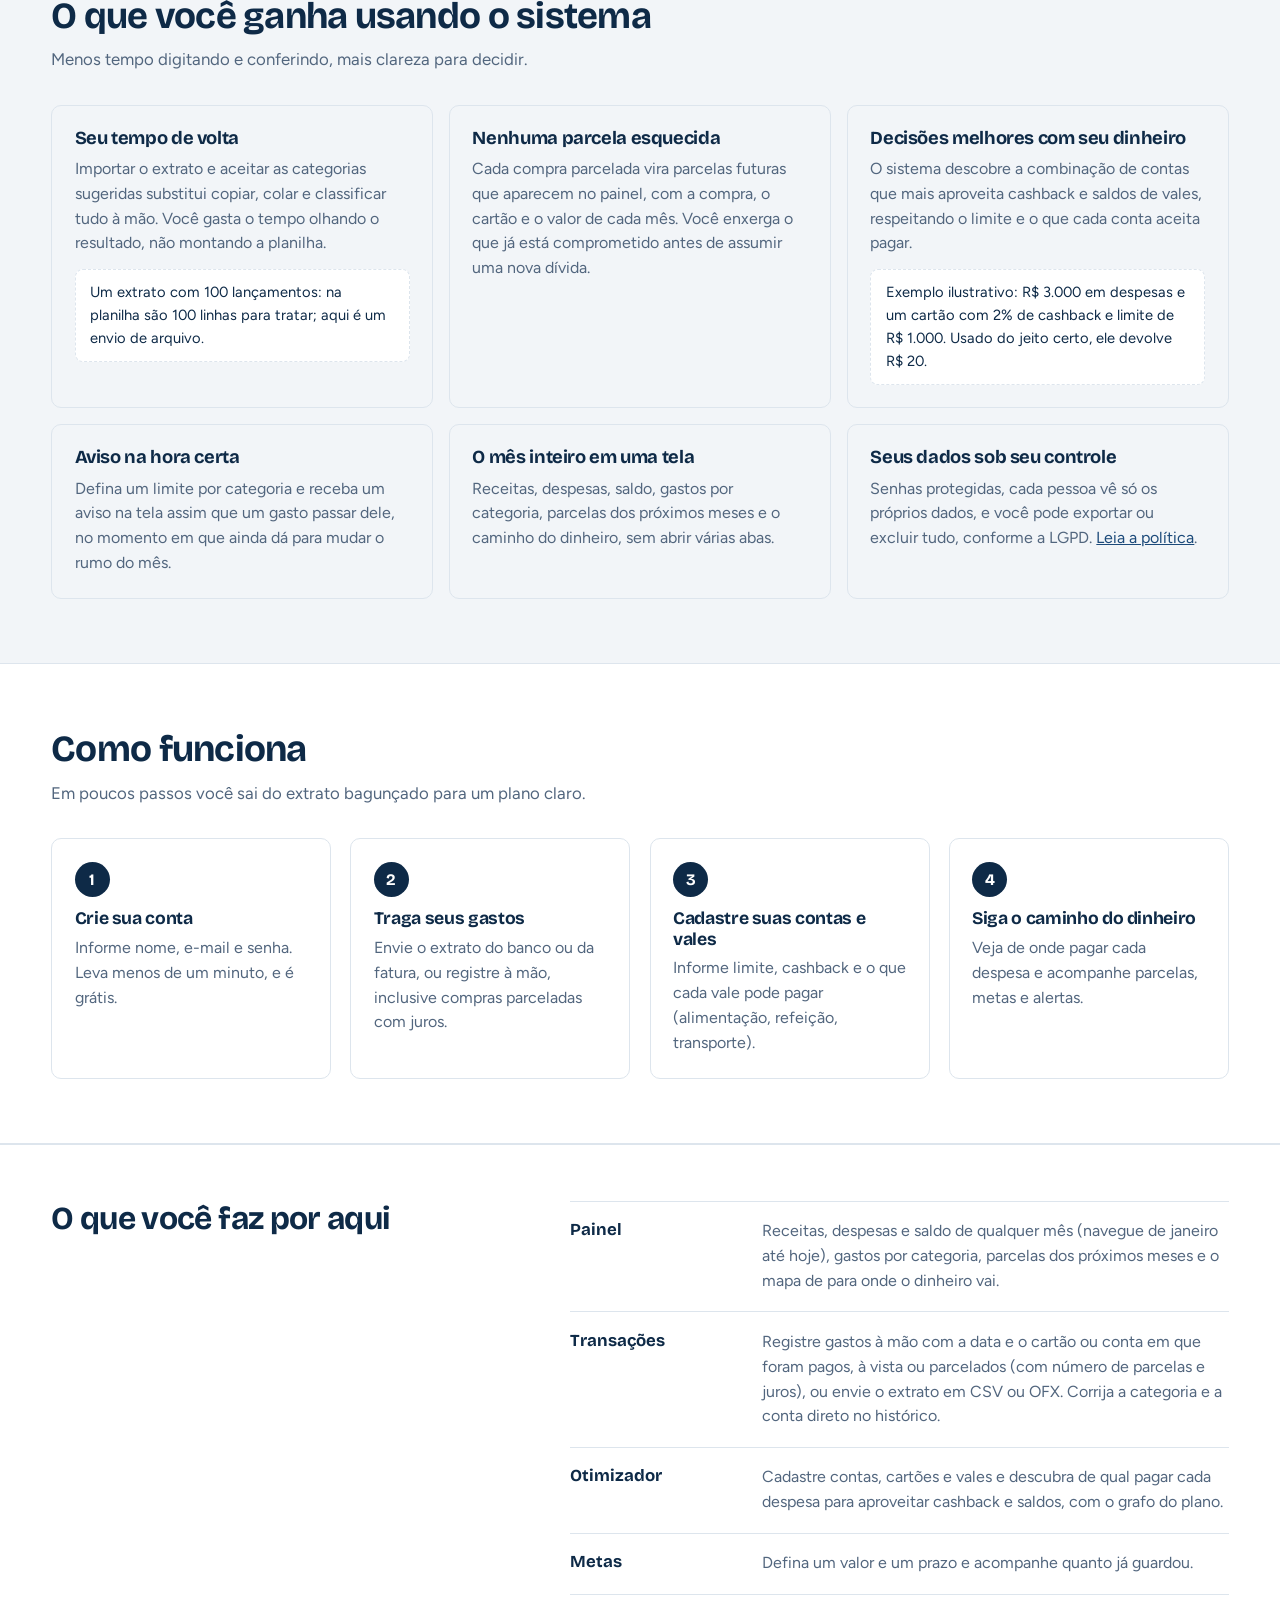
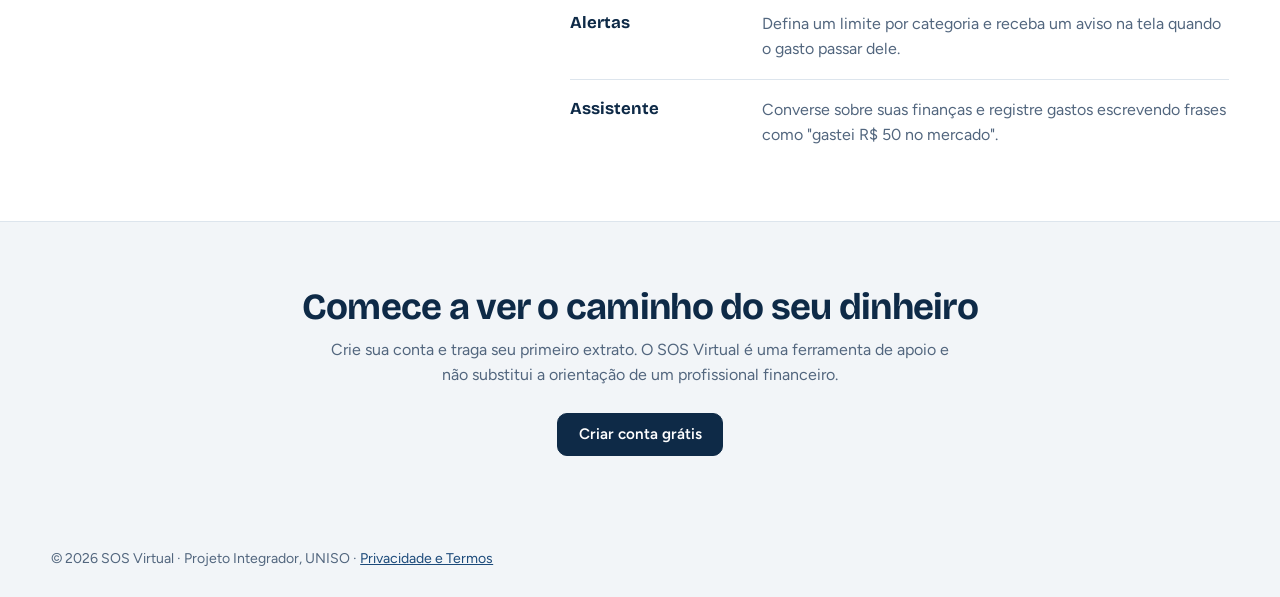
==== commit 35a614bc: "Escolha do mês, compra em cartão/conta com data, grafo com compras registradas e horário de Brasília" ====
--- a/sos_virtual_frontend/index.html
+++ b/sos_virtual_frontend/index.html
@@ -149,8 +149,8 @@
   <div class="in">
     <h2>O que você faz por aqui</h2>
     <dl>
-      <div><dt>Painel</dt><dd>Receitas, despesas e saldo do mês, gastos por categoria, parcelas dos próximos meses e o mapa de para onde o dinheiro vai.</dd></div>
-      <div><dt>Transações</dt><dd>Registre gastos à mão, à vista ou parcelados (com número de parcelas, juros e cartão), ou envie o extrato em CSV ou OFX. Corrija a categoria direto no histórico.</dd></div>
+      <div><dt>Painel</dt><dd>Receitas, despesas e saldo de qualquer mês (navegue de janeiro até hoje), gastos por categoria, parcelas dos próximos meses e o mapa de para onde o dinheiro vai.</dd></div>
+      <div><dt>Transações</dt><dd>Registre gastos à mão com a data e o cartão ou conta em que foram pagos, à vista ou parcelados (com número de parcelas e juros), ou envie o extrato em CSV ou OFX. Corrija a categoria e a conta direto no histórico.</dd></div>
       <div><dt>Otimizador</dt><dd>Cadastre contas, cartões e vales e descubra de qual pagar cada despesa para aproveitar cashback e saldos, com o grafo do plano.</dd></div>
       <div><dt>Metas</dt><dd>Defina um valor e um prazo e acompanhe quanto já guardou.</dd></div>
       <div><dt>Alertas</dt><dd>Defina um limite por categoria e receba um aviso na tela quando o gasto passar dele.</dd></div>
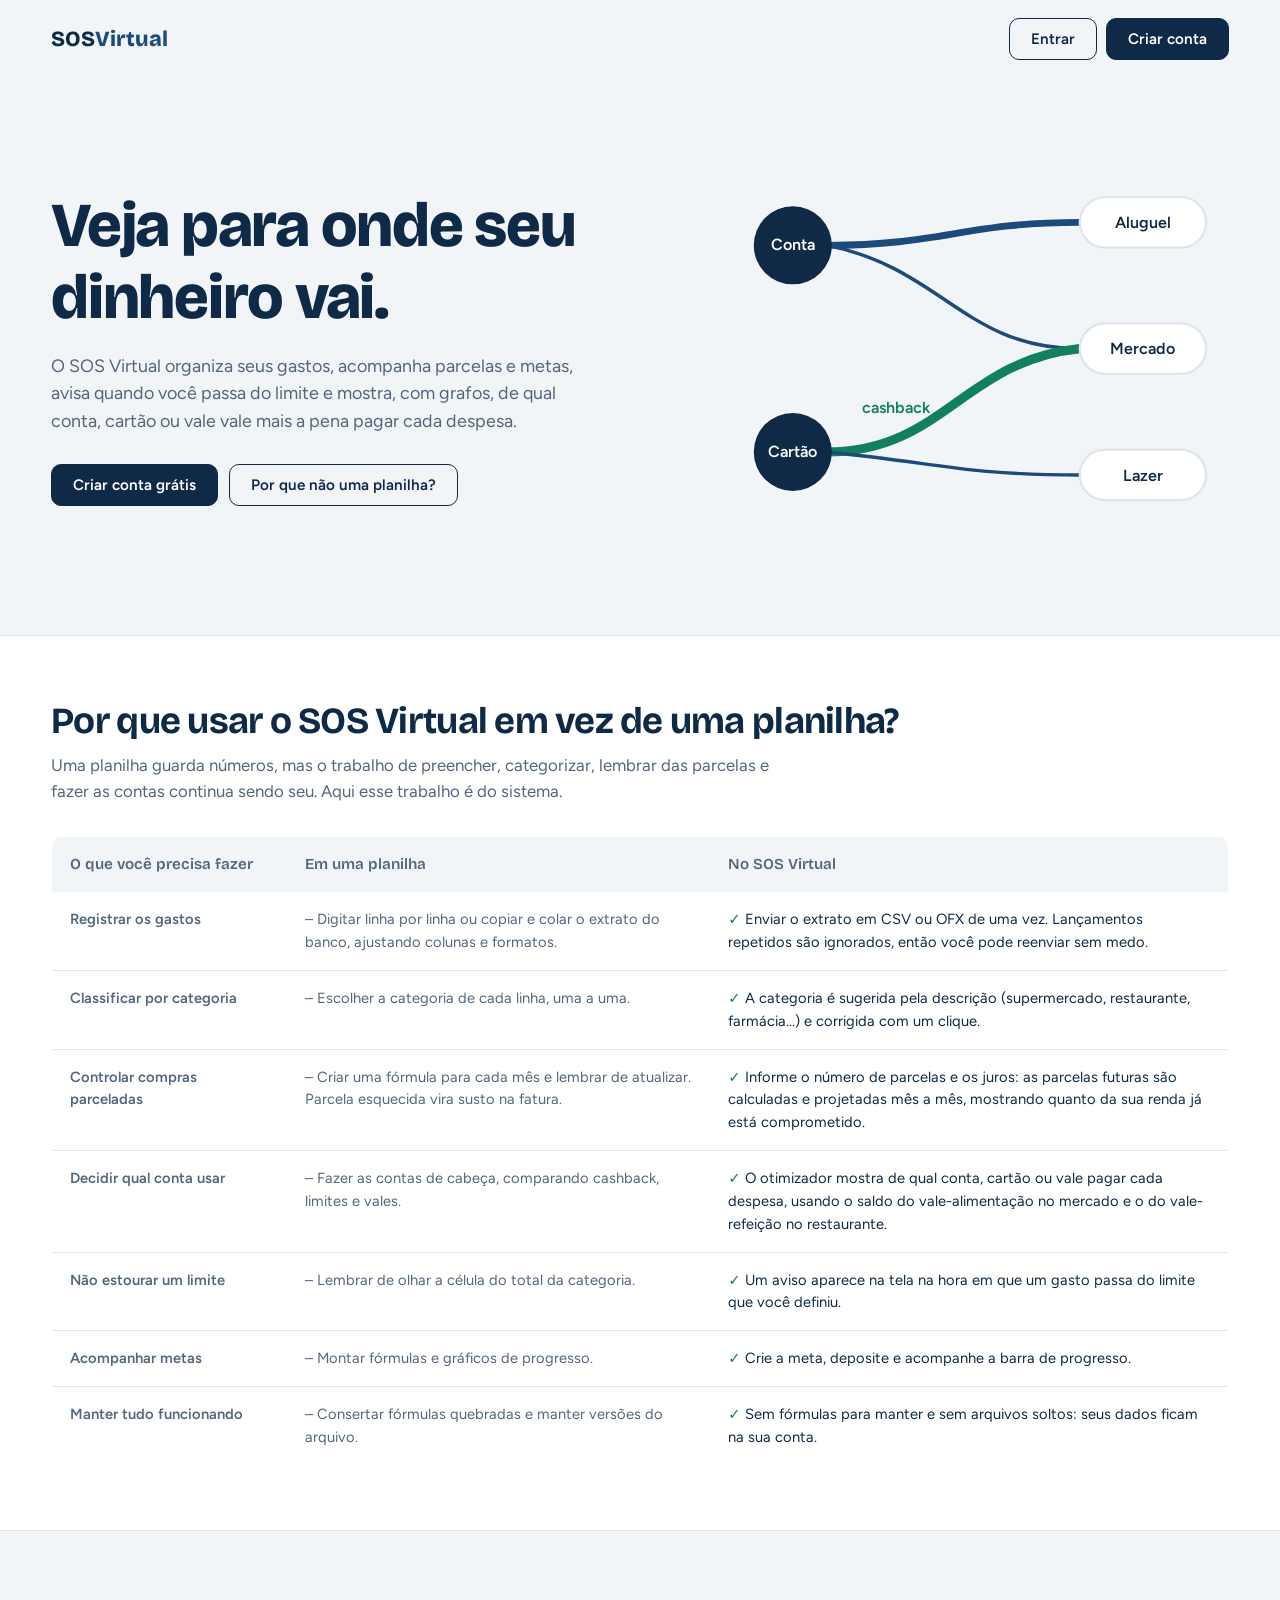
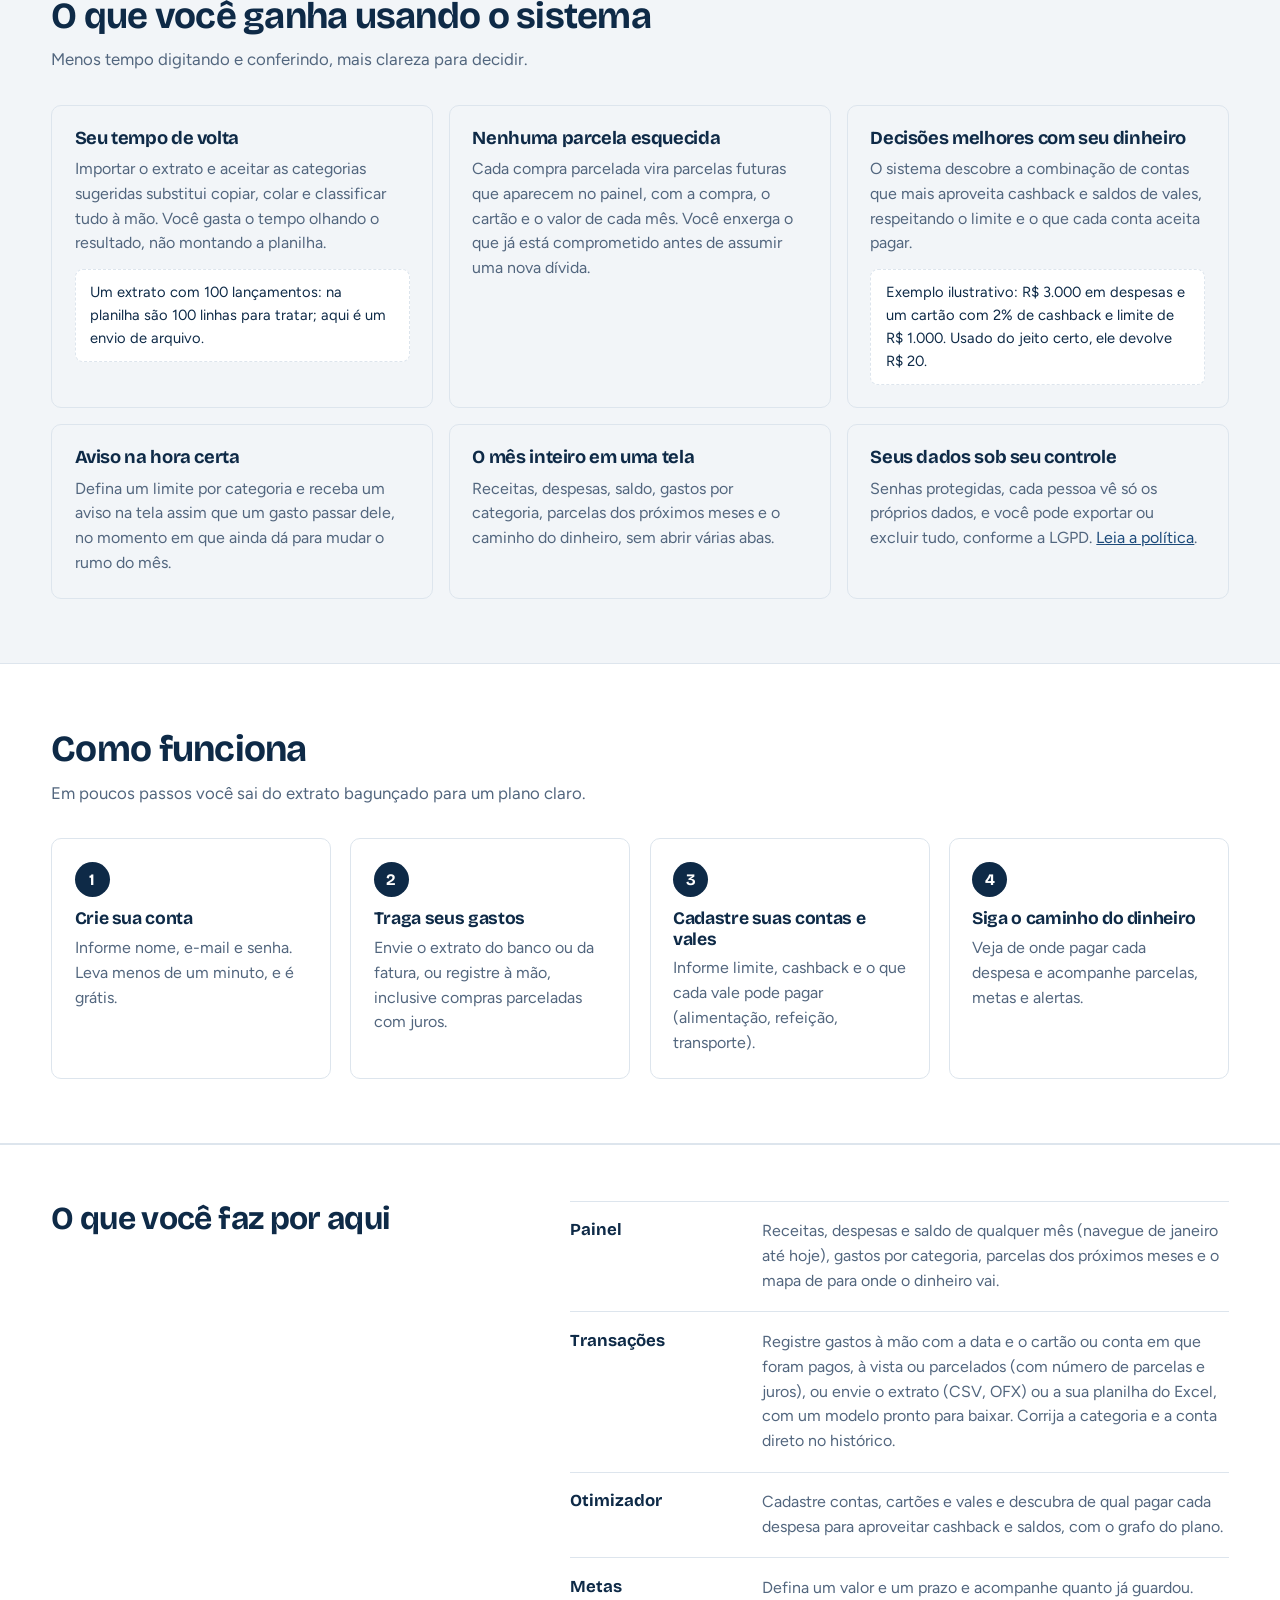
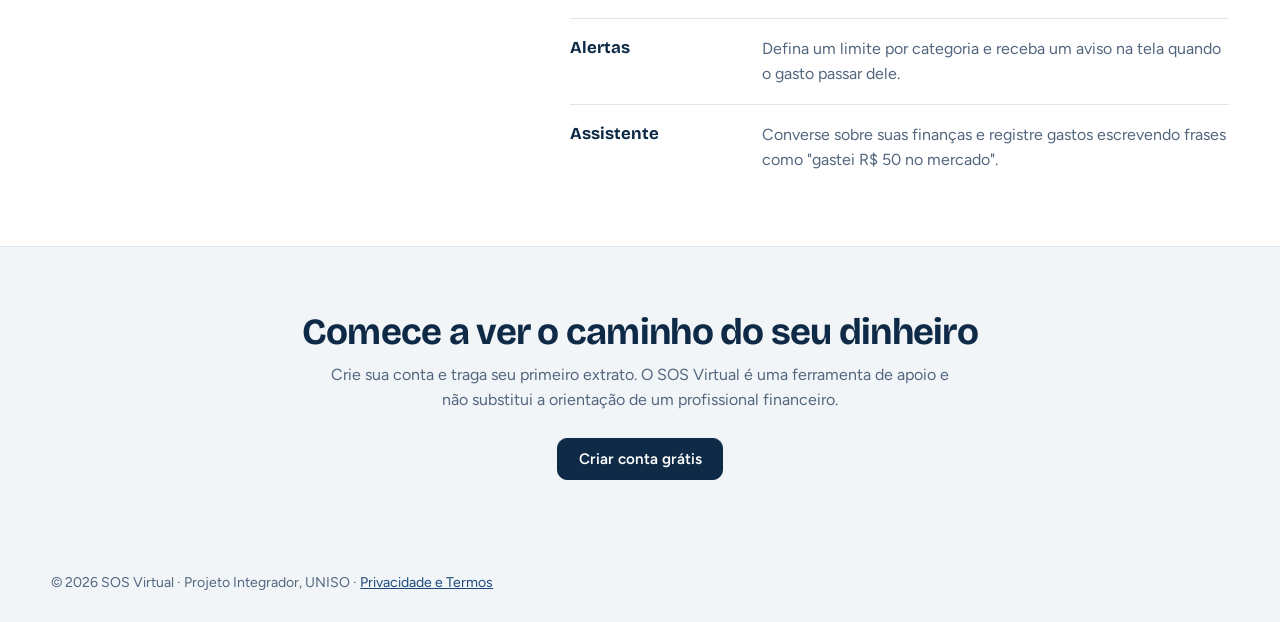
==== commit ddcdba75: "Modelo de planilha (Excel e CSV) para baixar, importação de .xlsx com Tipo, Categoria e Conta por li" ====
--- a/sos_virtual_frontend/index.html
+++ b/sos_virtual_frontend/index.html
@@ -150,7 +150,7 @@
     <h2>O que você faz por aqui</h2>
     <dl>
       <div><dt>Painel</dt><dd>Receitas, despesas e saldo de qualquer mês (navegue de janeiro até hoje), gastos por categoria, parcelas dos próximos meses e o mapa de para onde o dinheiro vai.</dd></div>
-      <div><dt>Transações</dt><dd>Registre gastos à mão com a data e o cartão ou conta em que foram pagos, à vista ou parcelados (com número de parcelas e juros), ou envie o extrato em CSV ou OFX. Corrija a categoria e a conta direto no histórico.</dd></div>
+      <div><dt>Transações</dt><dd>Registre gastos à mão com a data e o cartão ou conta em que foram pagos, à vista ou parcelados (com número de parcelas e juros), ou envie o extrato (CSV, OFX) ou a sua planilha do Excel, com um modelo pronto para baixar. Corrija a categoria e a conta direto no histórico.</dd></div>
       <div><dt>Otimizador</dt><dd>Cadastre contas, cartões e vales e descubra de qual pagar cada despesa para aproveitar cashback e saldos, com o grafo do plano.</dd></div>
       <div><dt>Metas</dt><dd>Defina um valor e um prazo e acompanhe quanto já guardou.</dd></div>
       <div><dt>Alertas</dt><dd>Defina um limite por categoria e receba um aviso na tela quando o gasto passar dele.</dd></div>
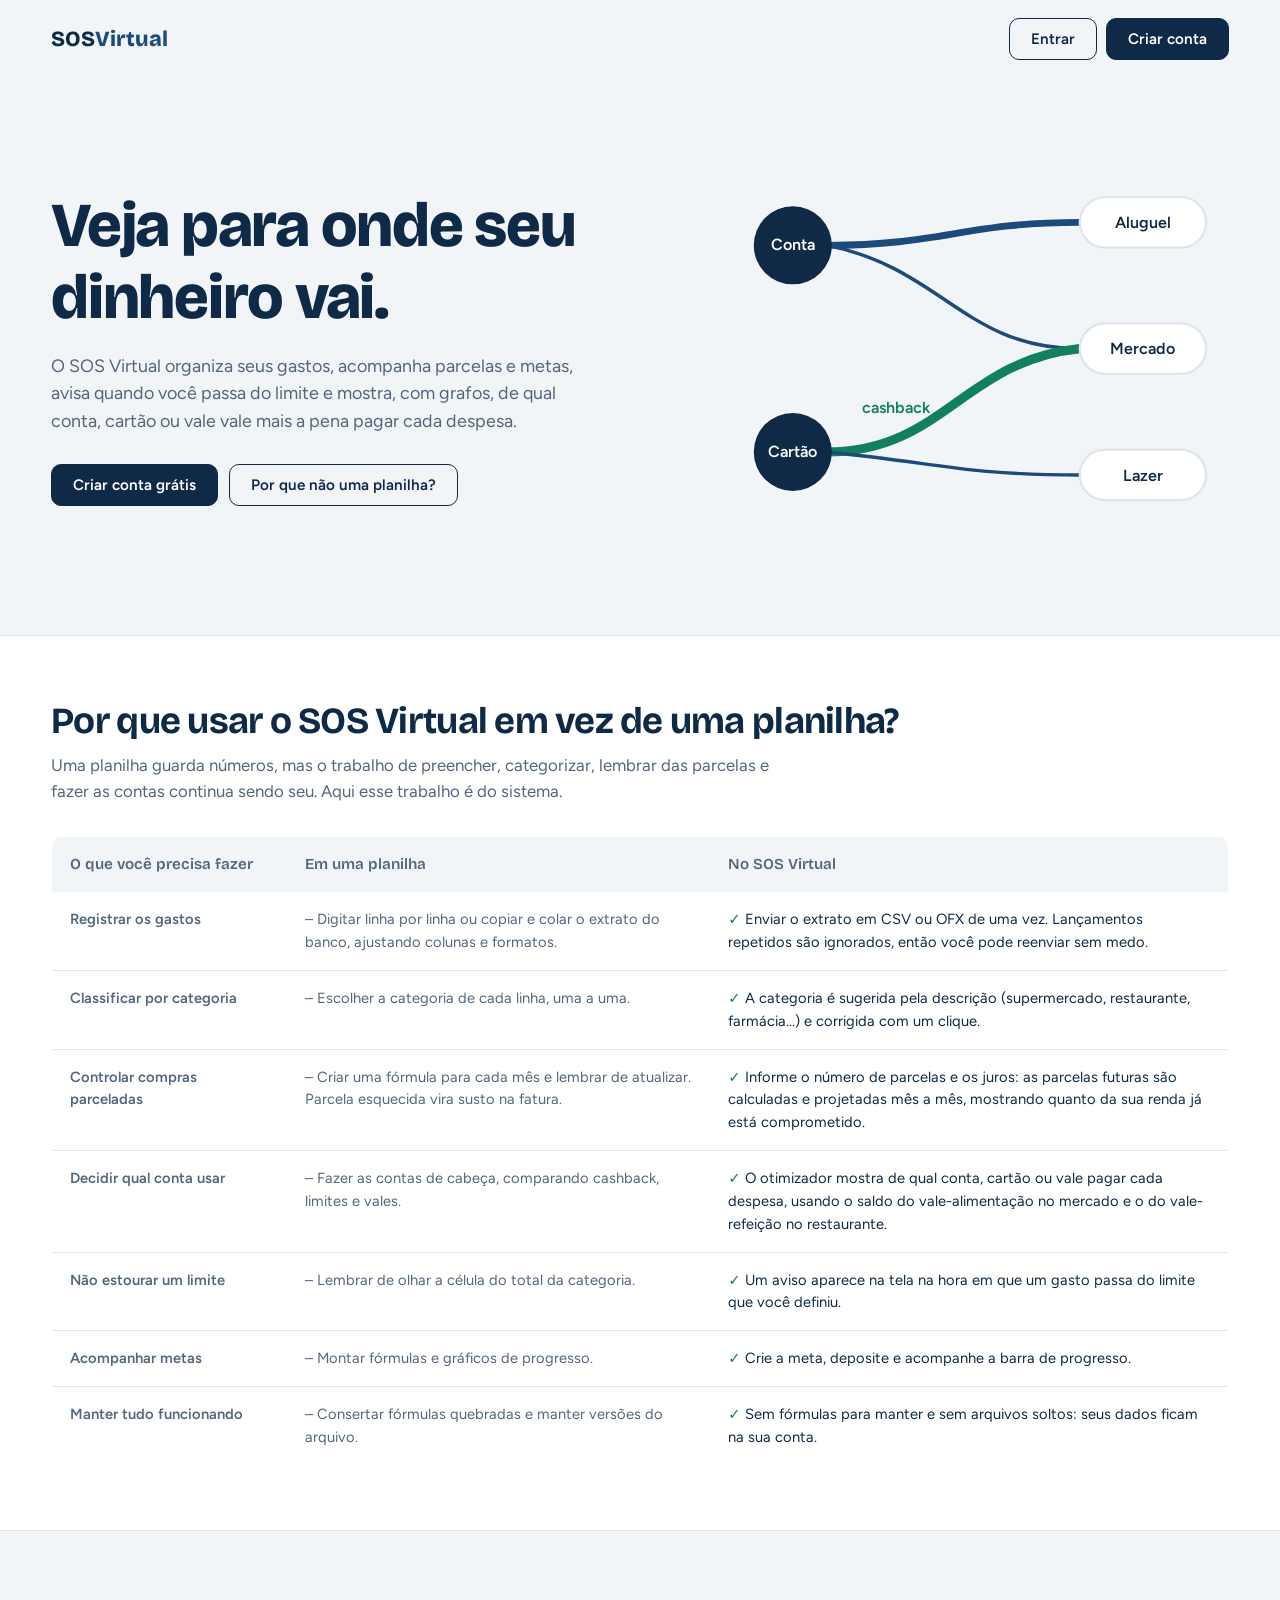
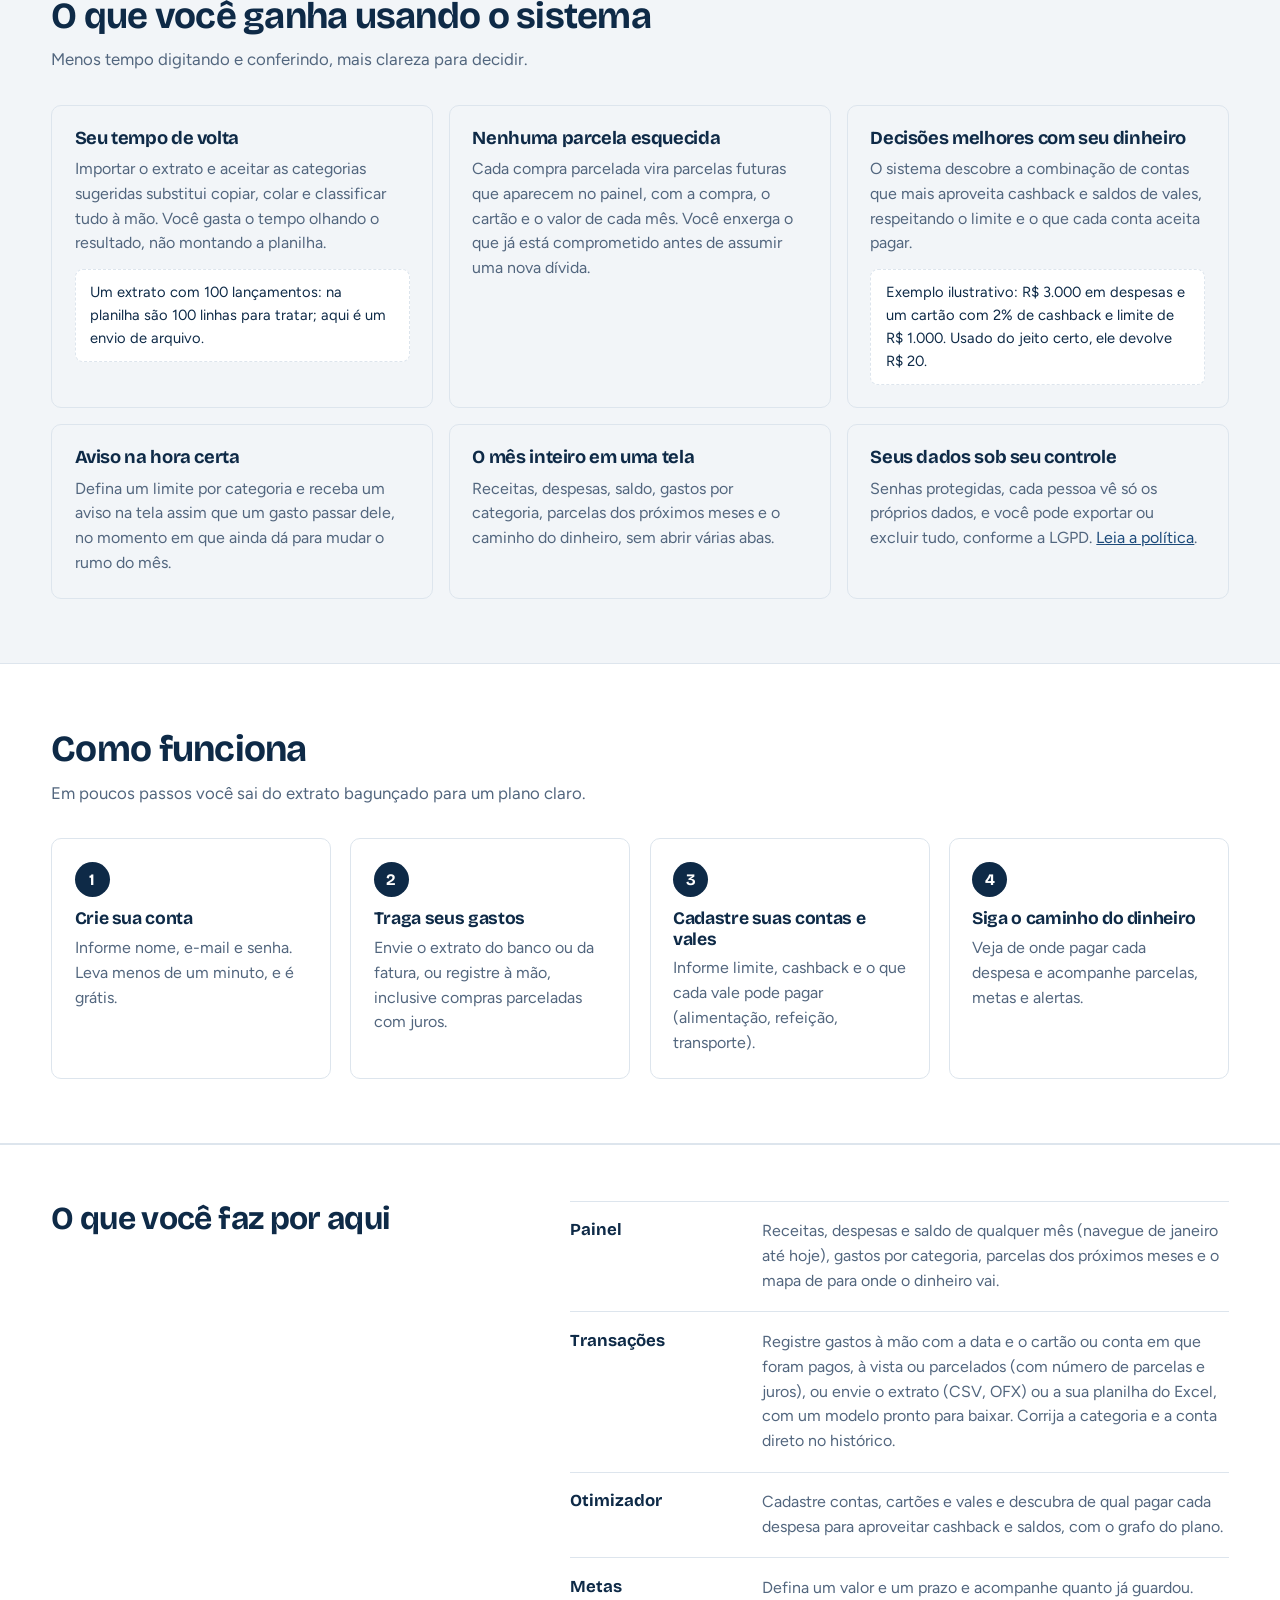
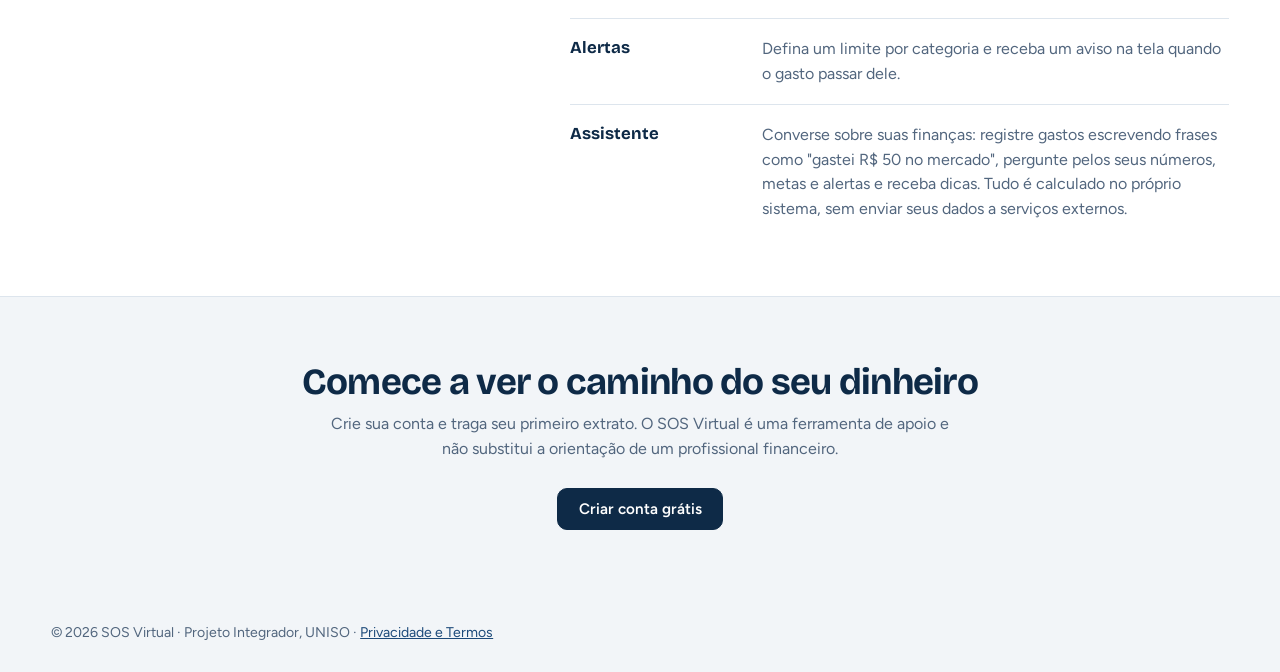
==== commit 0197d8c9: "Assistente de chat: registra gastos por frase, responde com os dados do usuário e dá dicas Rota /api" ====
--- a/sos_virtual_frontend/index.html
+++ b/sos_virtual_frontend/index.html
@@ -154,7 +154,7 @@
       <div><dt>Otimizador</dt><dd>Cadastre contas, cartões e vales e descubra de qual pagar cada despesa para aproveitar cashback e saldos, com o grafo do plano.</dd></div>
       <div><dt>Metas</dt><dd>Defina um valor e um prazo e acompanhe quanto já guardou.</dd></div>
       <div><dt>Alertas</dt><dd>Defina um limite por categoria e receba um aviso na tela quando o gasto passar dele.</dd></div>
-      <div><dt>Assistente</dt><dd>Converse sobre suas finanças e registre gastos escrevendo frases como "gastei R$ 50 no mercado".</dd></div>
+      <div><dt>Assistente</dt><dd>Converse sobre suas finanças: registre gastos escrevendo frases como "gastei R$ 50 no mercado", pergunte pelos seus números, metas e alertas e receba dicas. Tudo é calculado no próprio sistema, sem enviar seus dados a serviços externos.</dd></div>
     </dl>
   </div>
 </section>
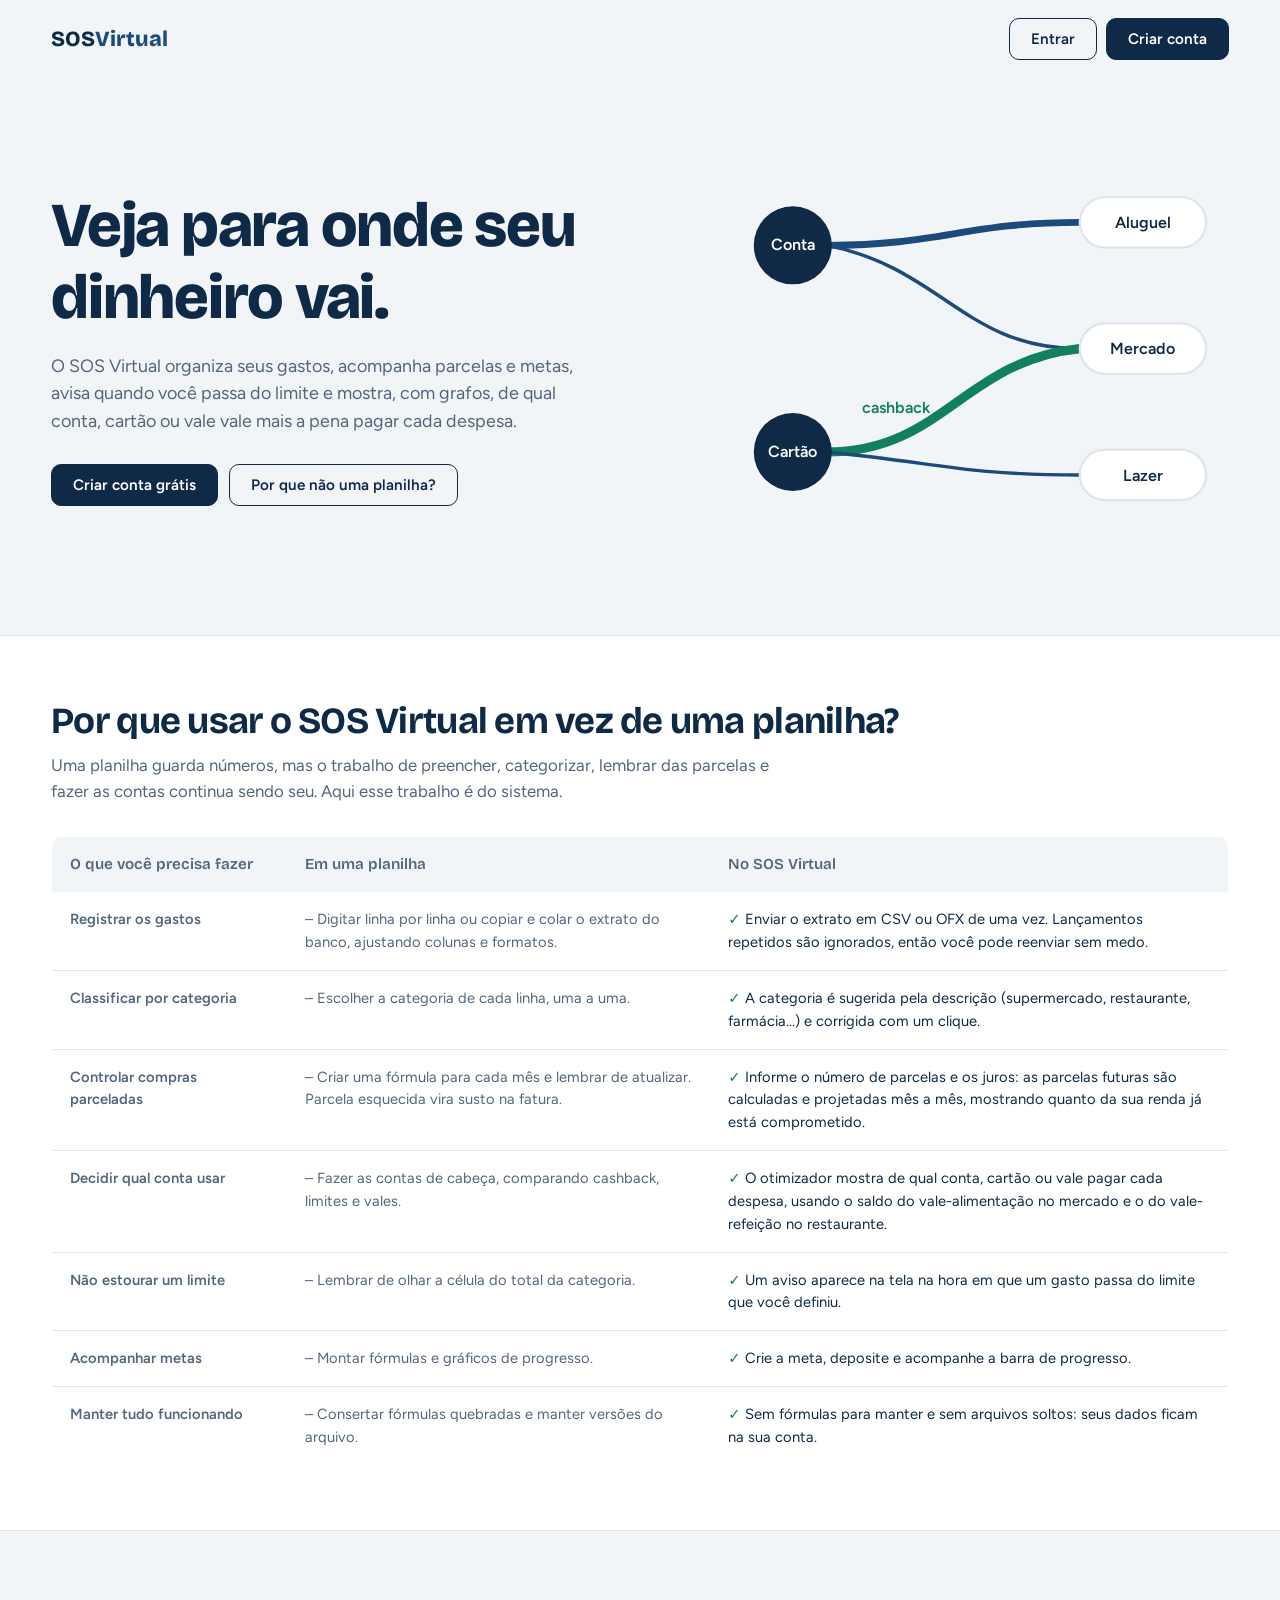
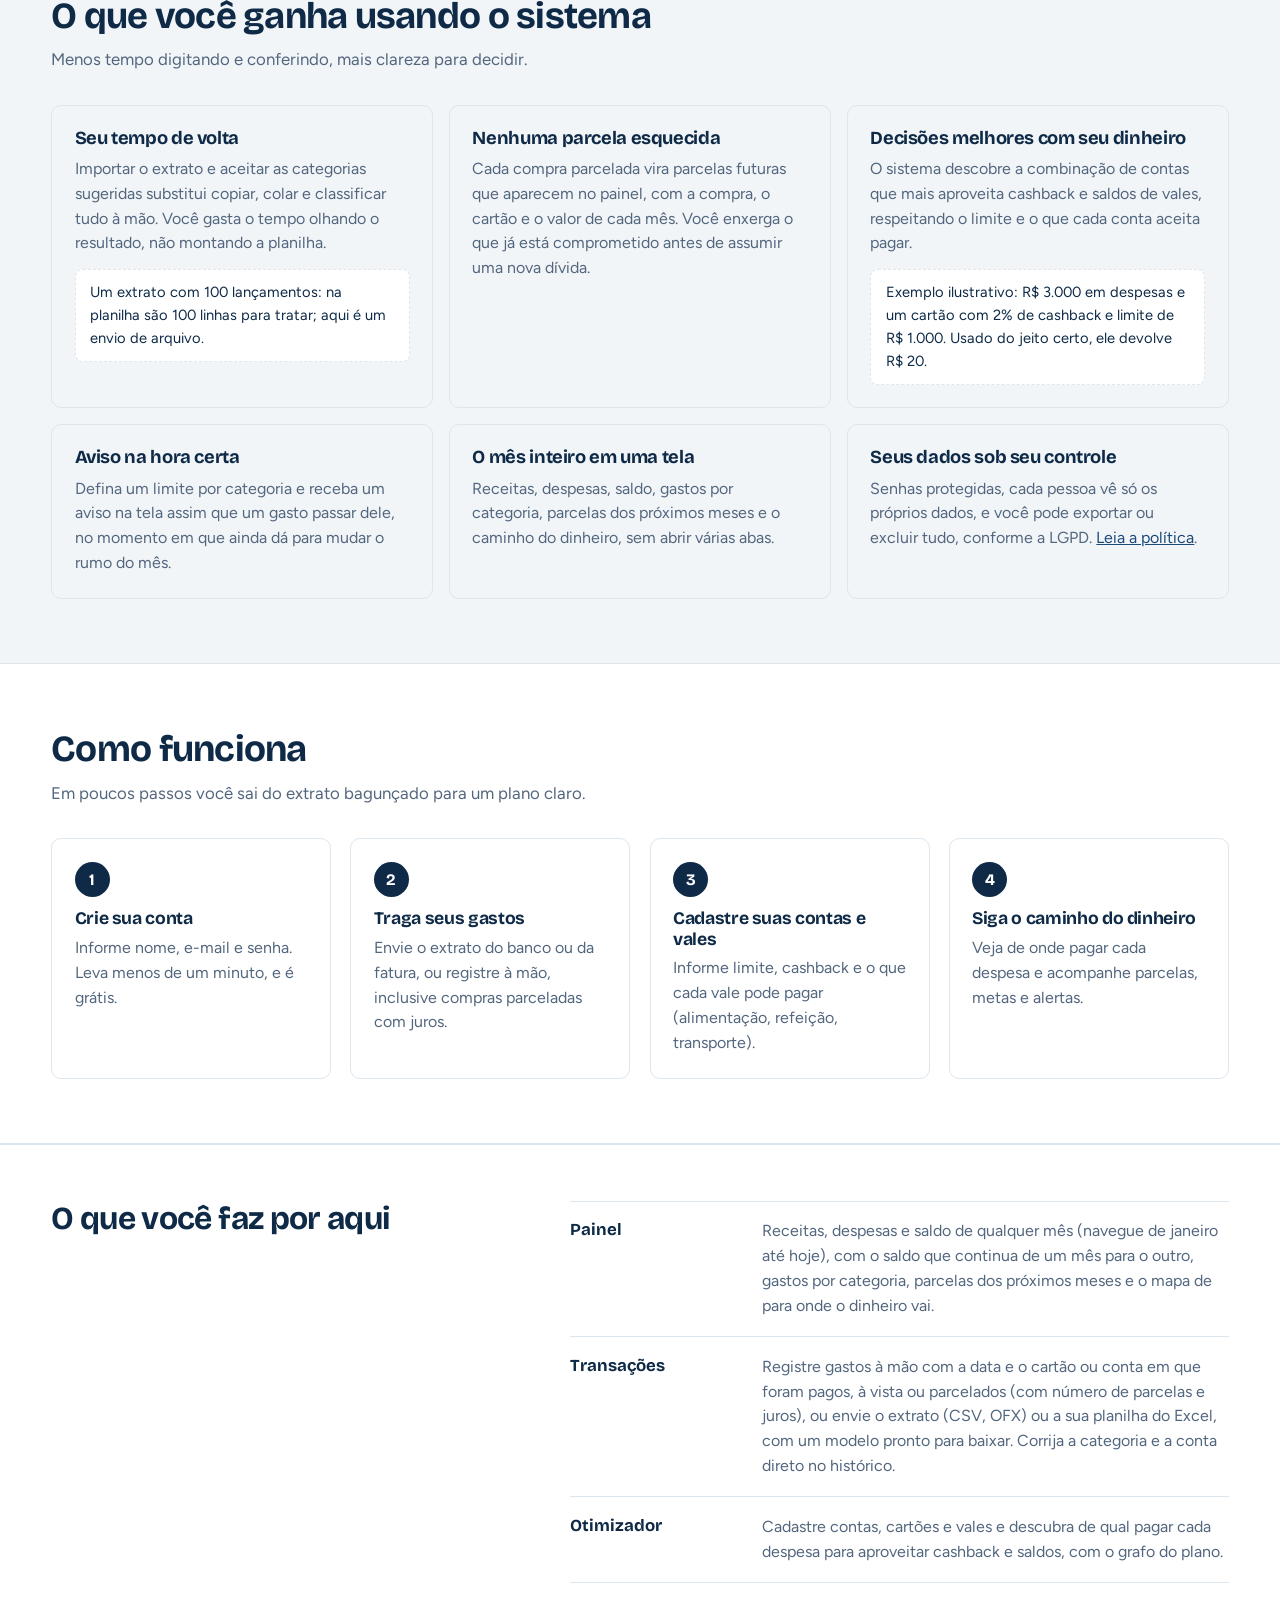
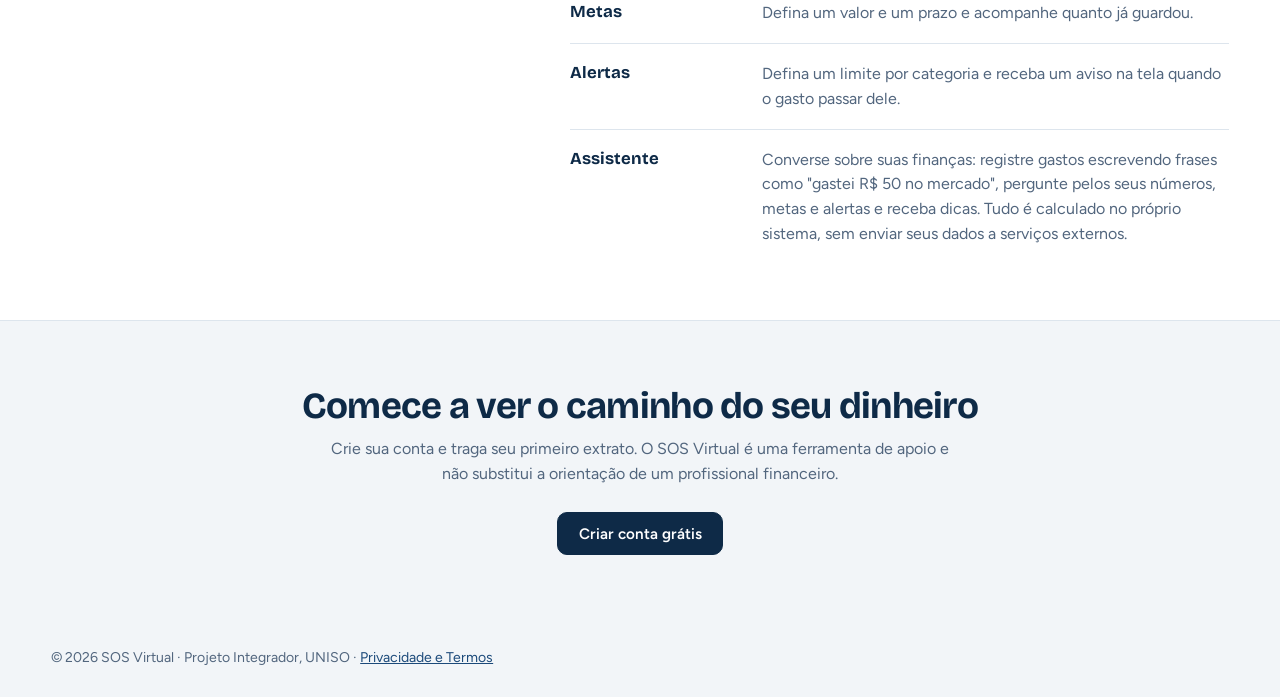
==== commit 800a446e: "Saldo continua de um mês para o outro; saldo inicial em Minha conta Saldo no início e no fim do mês " ====
--- a/sos_virtual_frontend/index.html
+++ b/sos_virtual_frontend/index.html
@@ -149,7 +149,7 @@
   <div class="in">
     <h2>O que você faz por aqui</h2>
     <dl>
-      <div><dt>Painel</dt><dd>Receitas, despesas e saldo de qualquer mês (navegue de janeiro até hoje), gastos por categoria, parcelas dos próximos meses e o mapa de para onde o dinheiro vai.</dd></div>
+      <div><dt>Painel</dt><dd>Receitas, despesas e saldo de qualquer mês (navegue de janeiro até hoje), com o saldo que continua de um mês para o outro, gastos por categoria, parcelas dos próximos meses e o mapa de para onde o dinheiro vai.</dd></div>
       <div><dt>Transações</dt><dd>Registre gastos à mão com a data e o cartão ou conta em que foram pagos, à vista ou parcelados (com número de parcelas e juros), ou envie o extrato (CSV, OFX) ou a sua planilha do Excel, com um modelo pronto para baixar. Corrija a categoria e a conta direto no histórico.</dd></div>
       <div><dt>Otimizador</dt><dd>Cadastre contas, cartões e vales e descubra de qual pagar cada despesa para aproveitar cashback e saldos, com o grafo do plano.</dd></div>
       <div><dt>Metas</dt><dd>Defina um valor e um prazo e acompanhe quanto já guardou.</dd></div>
